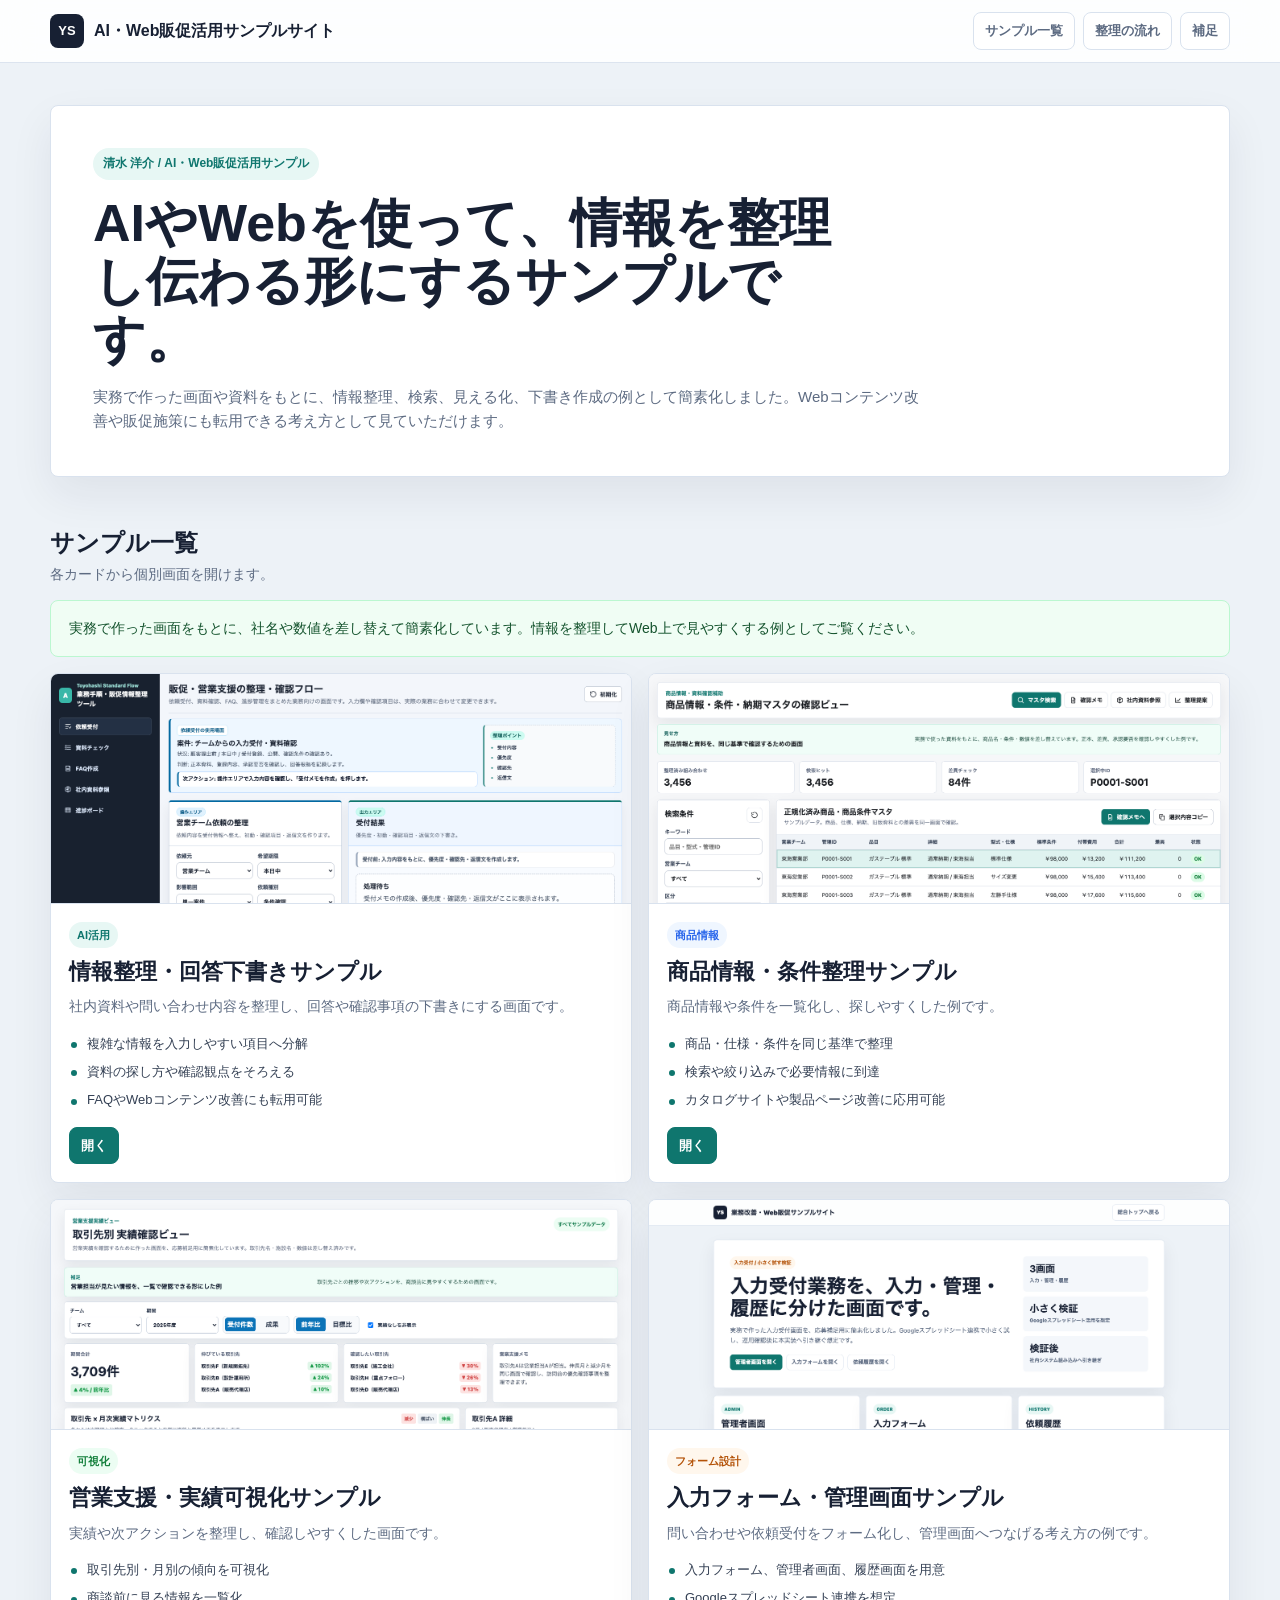
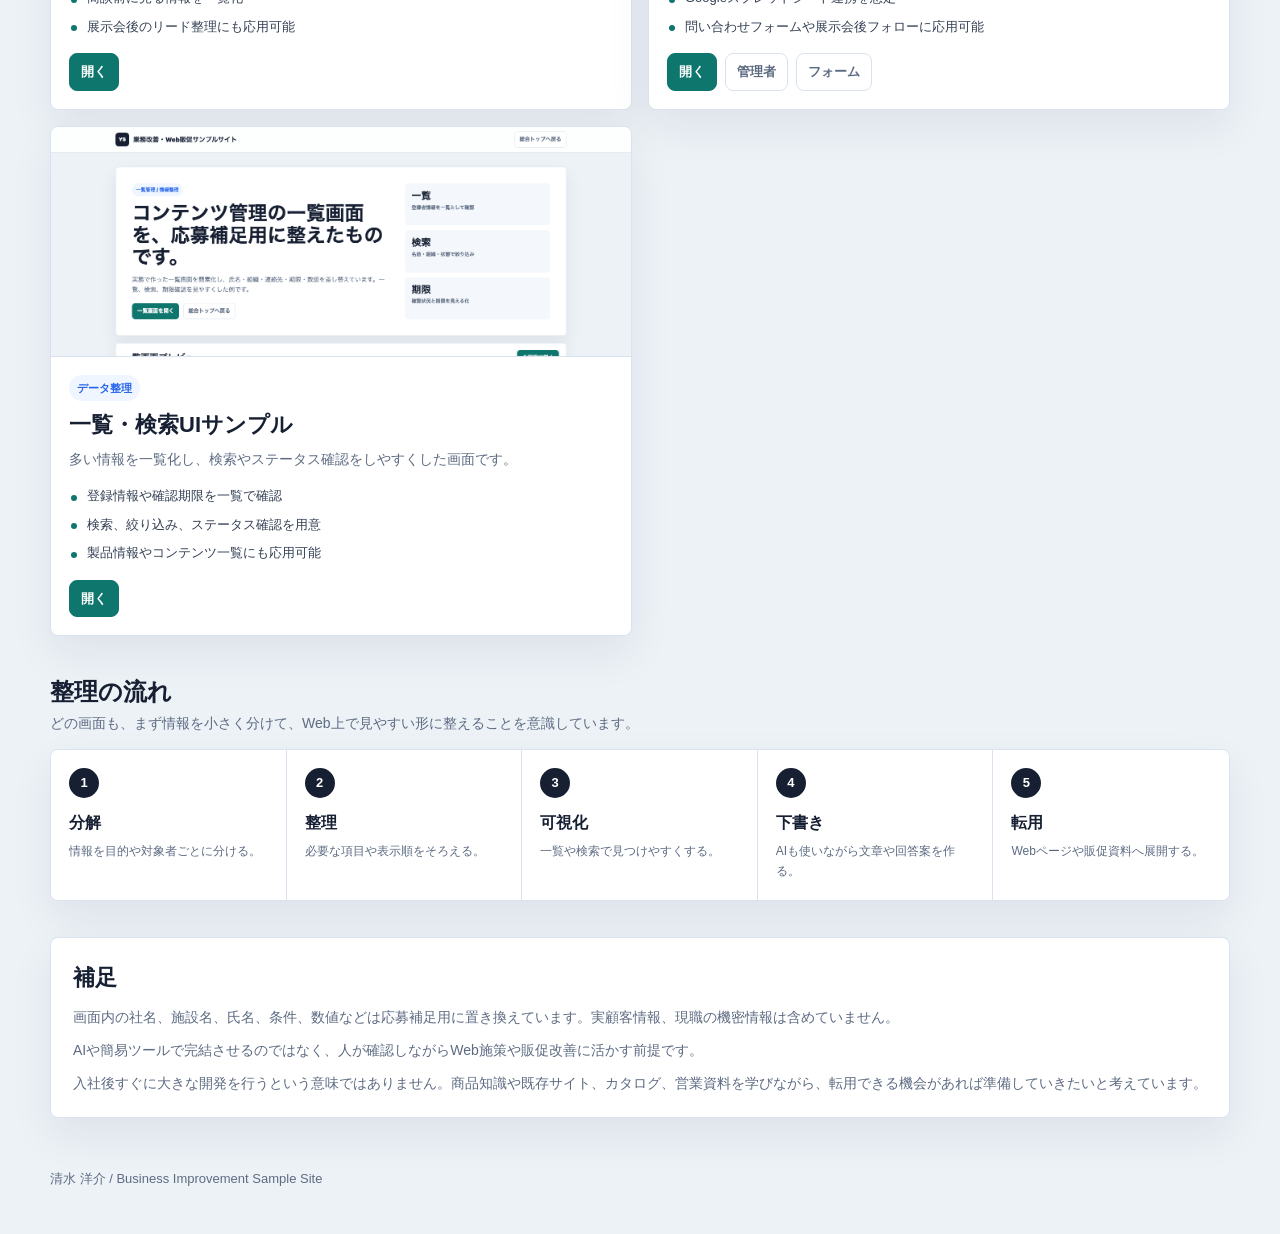
==== index.html @ 990860c7 "Add files via upload" ====
<!doctype html>
<html lang="ja">
  <head>
    <meta charset="UTF-8" />
    <meta name="viewport" content="width=device-width, initial-scale=1.0" />
    <title>AI・Web販促活用サンプルサイト | 清水 洋介</title>
    <style>
      * {
        box-sizing: border-box;
      }

      :root {
        --ink: #172033;
        --muted: #5d6b82;
        --line: #d9e2ee;
        --paper: #ffffff;
        --soft: #f4f7fb;
        --teal: #0f766e;
        --blue: #2563eb;
        --green: #15803d;
        --amber: #b45309;
      }

      html {
        scroll-behavior: smooth;
      }

      body {
        margin: 0;
        color: var(--ink);
        background: #edf2f7;
        font-family:
          -apple-system, BlinkMacSystemFont, "Segoe UI", "Hiragino Kaku Gothic ProN",
          "Yu Gothic", Meiryo, sans-serif;
        line-height: 1.65;
      }

      a {
        color: inherit;
      }

      .shell {
        width: min(1180px, calc(100% - 32px));
        margin: 0 auto;
      }

      header {
        position: sticky;
        top: 0;
        z-index: 20;
        border-bottom: 1px solid rgba(217, 226, 238, 0.9);
        background: rgba(255, 255, 255, 0.88);
        backdrop-filter: blur(16px);
      }

      .nav {
        display: flex;
        min-height: 62px;
        align-items: center;
        justify-content: space-between;
        gap: 20px;
      }

      .brand {
        display: flex;
        align-items: center;
        gap: 10px;
        font-weight: 900;
      }

      .brand-mark {
        display: grid;
        width: 34px;
        height: 34px;
        place-items: center;
        border-radius: 8px;
        background: var(--ink);
        color: #fff;
        font-size: 13px;
      }

      .nav-links {
        display: flex;
        flex-wrap: wrap;
        gap: 8px;
        justify-content: flex-end;
      }

      .nav-links a,
      .button {
        display: inline-flex;
        align-items: center;
        min-height: 36px;
        padding: 7px 11px;
        border: 1px solid var(--line);
        border-radius: 8px;
        background: #fff;
        color: var(--muted);
        font-size: 13px;
        font-weight: 800;
        text-decoration: none;
      }

      .button.primary {
        border-color: var(--teal);
        background: var(--teal);
        color: #fff;
      }

      .hero {
        padding: 42px 0 28px;
      }

      .hero-grid {
        display: grid;
        grid-template-columns: minmax(0, 1fr);
      }

      .hero-main,
      .card,
      .note,
      .summary {
        border: 1px solid var(--line);
        border-radius: 8px;
        background: var(--paper);
        box-shadow: 0 18px 44px rgba(23, 32, 51, 0.07);
      }

      .hero-main {
        min-width: 0;
        padding: clamp(24px, 4vw, 42px);
      }

      .eyebrow {
        display: inline-flex;
        margin-bottom: 14px;
        padding: 6px 10px;
        border-radius: 999px;
        background: #e7f7f4;
        color: var(--teal);
        font-size: 12px;
        font-weight: 900;
      }

      h1,
      h2,
      h3,
      p {
        margin: 0;
      }

      h1 {
        max-width: 780px;
        font-size: clamp(30px, 5vw, 52px);
        line-height: 1.12;
        letter-spacing: 0;
        overflow-wrap: anywhere;
      }

      .lead {
        max-width: 840px;
        margin-top: 16px;
        color: var(--muted);
        font-size: 15px;
      }

      section {
        padding: 18px 0;
      }

      .section-head {
        display: flex;
        align-items: end;
        justify-content: space-between;
        gap: 18px;
        margin-bottom: 14px;
      }

      .section-head h2 {
        font-size: 24px;
      }

      .section-head p {
        max-width: 680px;
        color: var(--muted);
        font-size: 14px;
      }

      .grid {
        display: grid;
        grid-template-columns: repeat(2, minmax(0, 1fr));
        gap: 16px;
      }

      .card {
        overflow: hidden;
      }

      .preview {
        height: 230px;
        overflow: hidden;
        border-bottom: 1px solid var(--line);
        background: #eef3f8;
      }

      .preview img {
        display: block;
        width: 100%;
        height: 100%;
        object-fit: cover;
        object-position: left top;
      }

      .card-body {
        padding: 18px;
      }

      .card-top {
        display: flex;
        align-items: flex-start;
        justify-content: space-between;
        gap: 12px;
      }

      .tag {
        display: inline-flex;
        padding: 4px 8px;
        border-radius: 999px;
        background: #eff6ff;
        color: var(--blue);
        font-size: 11px;
        font-weight: 900;
      }

      .tag.green {
        background: #ecfdf3;
        color: var(--green);
      }

      .tag.amber {
        background: #fff7ed;
        color: var(--amber);
      }

      .tag.teal {
        background: #e7f7f4;
        color: var(--teal);
      }

      .card h3 {
        margin-top: 10px;
        font-size: 22px;
        line-height: 1.25;
      }

      .card p {
        margin-top: 10px;
        color: var(--muted);
        font-size: 14px;
      }

      .points {
        display: grid;
        gap: 7px;
        margin: 14px 0 0;
        padding: 0;
        list-style: none;
      }

      .points li {
        position: relative;
        padding-left: 18px;
        color: #344054;
        font-size: 13px;
      }

      .points li::before {
        content: "";
        position: absolute;
        top: 0.72em;
        left: 2px;
        width: 6px;
        height: 6px;
        border-radius: 999px;
        background: var(--teal);
      }

      .card-actions {
        display: flex;
        flex-wrap: wrap;
        gap: 8px;
        margin-top: 16px;
      }

      .summary {
        display: grid;
        grid-template-columns: repeat(5, minmax(0, 1fr));
        gap: 0;
        overflow: hidden;
      }

      .step {
        min-height: 128px;
        padding: 18px;
        border-right: 1px solid var(--line);
        background: #fff;
      }

      .step:last-child {
        border-right: 0;
      }

      .step span {
        display: grid;
        width: 30px;
        height: 30px;
        place-items: center;
        border-radius: 999px;
        background: var(--ink);
        color: #fff;
        font-size: 13px;
        font-weight: 900;
      }

      .step strong {
        display: block;
        margin-top: 12px;
        font-size: 16px;
      }

      .step p {
        margin-top: 6px;
        color: var(--muted);
        font-size: 12px;
      }

      .note {
        padding: 22px;
      }

      .note h2 {
        font-size: 22px;
      }

      .note p {
        margin-top: 10px;
        color: var(--muted);
        font-size: 14px;
      }

      .source-note {
        margin: 0 0 16px;
        padding: 16px 18px;
        border: 1px solid #bbf7d0;
        border-radius: 8px;
        background: #f0fdf4;
        color: #14532d;
        font-size: 14px;
      }

      footer {
        padding: 32px 0 44px;
        color: var(--muted);
        font-size: 13px;
      }

      @media (max-width: 900px) {
        .hero-grid,
        .grid,
        .summary {
          grid-template-columns: 1fr;
        }

        .step {
          border-right: 0;
          border-bottom: 1px solid var(--line);
        }

        .step:last-child {
          border-bottom: 0;
        }
      }

      @media (max-width: 680px) {
        .nav {
          align-items: flex-start;
          flex-direction: column;
          padding: 12px 0;
        }

        .nav-links {
          justify-content: flex-start;
        }

        .preview {
          height: 190px;
        }

        h1 {
          font-size: 28px;
          word-break: break-all;
        }
      }
    </style>
  </head>
  <body>
    <header>
      <div class="shell nav">
        <div class="brand">
          <span class="brand-mark">YS</span>
          <span>AI・Web販促活用サンプルサイト</span>
        </div>
        <nav class="nav-links" aria-label="サンプル一覧">
          <a href="#demos">サンプル一覧</a>
          <a href="#flow">整理の流れ</a>
          <a href="#notes">補足</a>
        </nav>
      </div>
    </header>

    <main>
      <section class="hero">
        <div class="shell hero-grid">
          <div class="hero-main">
            <span class="eyebrow">清水 洋介 / AI・Web販促活用サンプル</span>
            <h1>AIやWebを使って、情報を整理し伝わる形にするサンプルです。</h1>
            <p class="lead">
              実務で作った画面や資料をもとに、情報整理、検索、見える化、下書き作成の例として簡素化しました。Webコンテンツ改善や販促施策にも転用できる考え方として見ていただけます。
            </p>
          </div>
        </div>
      </section>

      <section id="demos">
        <div class="shell">
          <div class="section-head">
            <div>
              <h2>サンプル一覧</h2>
              <p>各カードから個別画面を開けます。</p>
            </div>
          </div>
          <p class="source-note">
            実務で作った画面をもとに、社名や数値を差し替えて簡素化しています。情報を整理してWeb上で見やすくする例としてご覧ください。
          </p>

          <div class="grid">
            <article class="card">
              <div class="preview">
                <img src="demos/admin_standardization/screenshot-desktop.png" alt="情報整理・回答下書きサンプルの画面" />
              </div>
              <div class="card-body">
                <div class="card-top"><span class="tag teal">AI活用</span></div>
                <h3>情報整理・回答下書きサンプル</h3>
                <p>社内資料や問い合わせ内容を整理し、回答や確認事項の下書きにする画面です。</p>
                <ul class="points">
                  <li>複雑な情報を入力しやすい項目へ分解</li>
                  <li>資料の探し方や確認観点をそろえる</li>
                  <li>FAQやWebコンテンツ改善にも転用可能</li>
                </ul>
                <div class="card-actions">
                  <a class="button primary" href="demos/admin_standardization/">開く</a>
                </div>
              </div>
            </article>

            <article class="card">
              <div class="preview">
                <img src="demos/price_check/screenshot-desktop.png" alt="商品情報・資料確認サンプルの画面" />
              </div>
              <div class="card-body">
                <div class="card-top"><span class="tag">商品情報</span></div>
                <h3>商品情報・条件整理サンプル</h3>
                <p>商品情報や条件を一覧化し、探しやすくした例です。</p>
                <ul class="points">
                  <li>商品・仕様・条件を同じ基準で整理</li>
                  <li>検索や絞り込みで必要情報に到達</li>
                  <li>カタログサイトや製品ページ改善に応用可能</li>
                </ul>
                <div class="card-actions">
                  <a class="button primary" href="demos/price_check/">開く</a>
                </div>
              </div>
            </article>

            <article class="card">
              <div class="preview">
                <img src="demos/sales_support_dashboard/screenshot-desktop.png" alt="営業支援実績ビューの画面" />
              </div>
              <div class="card-body">
                <div class="card-top"><span class="tag green">可視化</span></div>
                <h3>営業支援・実績可視化サンプル</h3>
                <p>実績や次アクションを整理し、確認しやすくした画面です。</p>
                <ul class="points">
                  <li>取引先別・月別の傾向を可視化</li>
                  <li>商談前に見る情報を一覧化</li>
                  <li>展示会後のリード整理にも応用可能</li>
                </ul>
                <div class="card-actions">
                  <a class="button primary" href="demos/sales_support_dashboard/">開く</a>
                </div>
              </div>
            </article>

            <article class="card">
              <div class="preview">
                <img src="demos/order_system/screenshot-desktop.png" alt="入力受付システム電子化サンプルの入口画面" />
              </div>
              <div class="card-body">
                <div class="card-top"><span class="tag amber">フォーム設計</span></div>
                <h3>入力フォーム・管理画面サンプル</h3>
                <p>問い合わせや依頼受付をフォーム化し、管理画面へつなげる考え方の例です。</p>
                <ul class="points">
                  <li>入力フォーム、管理者画面、履歴画面を用意</li>
                  <li>Googleスプレッドシート連携を想定</li>
                  <li>問い合わせフォームや展示会後フォローに応用可能</li>
                </ul>
                <div class="card-actions">
                  <a class="button primary" href="demos/order_system/">開く</a>
                  <a class="button" href="demos/order_system/05_admin.html">管理者</a>
                  <a class="button" href="demos/order_system/04_index.html">フォーム</a>
                </div>
              </div>
            </article>

            <article class="card">
              <div class="preview">
                <img src="demos/foreign_staff_database/screenshot-desktop.png" alt="コンテンツ管理一覧サンプルの入口画面" />
              </div>
              <div class="card-body">
                <div class="card-top"><span class="tag">データ整理</span></div>
                <h3>一覧・検索UIサンプル</h3>
                <p>多い情報を一覧化し、検索やステータス確認をしやすくした画面です。</p>
                <ul class="points">
                  <li>登録情報や確認期限を一覧で確認</li>
                  <li>検索、絞り込み、ステータス確認を用意</li>
                  <li>製品情報やコンテンツ一覧にも応用可能</li>
                </ul>
                <div class="card-actions">
                  <a class="button primary" href="demos/foreign_staff_database/">開く</a>
                </div>
              </div>
            </article>
          </div>
        </div>
      </section>

      <section id="flow">
        <div class="shell">
          <div class="section-head">
            <div>
              <h2>整理の流れ</h2>
              <p>どの画面も、まず情報を小さく分けて、Web上で見やすい形に整えることを意識しています。</p>
            </div>
          </div>
          <div class="summary">
            <div class="step">
              <span>1</span>
              <strong>分解</strong>
              <p>情報を目的や対象者ごとに分ける。</p>
            </div>
            <div class="step">
              <span>2</span>
              <strong>整理</strong>
              <p>必要な項目や表示順をそろえる。</p>
            </div>
            <div class="step">
              <span>3</span>
              <strong>可視化</strong>
              <p>一覧や検索で見つけやすくする。</p>
            </div>
            <div class="step">
              <span>4</span>
              <strong>下書き</strong>
              <p>AIも使いながら文章や回答案を作る。</p>
            </div>
            <div class="step">
              <span>5</span>
              <strong>転用</strong>
              <p>Webページや販促資料へ展開する。</p>
            </div>
          </div>
        </div>
      </section>

      <section id="notes">
        <div class="shell">
          <div class="note">
            <h2>補足</h2>
            <p>
              画面内の社名、施設名、氏名、条件、数値などは応募補足用に置き換えています。実顧客情報、現職の機密情報は含めていません。
            </p>
            <p>
              AIや簡易ツールで完結させるのではなく、人が確認しながらWeb施策や販促改善に活かす前提です。
            </p>
            <p>
              入社後すぐに大きな開発を行うという意味ではありません。商品知識や既存サイト、カタログ、営業資料を学びながら、転用できる機会があれば準備していきたいと考えています。
            </p>
          </div>
        </div>
      </section>
    </main>

    <footer>
      <div class="shell">清水 洋介 / Business Improvement Sample Site</div>
    </footer>
  </body>
</html>
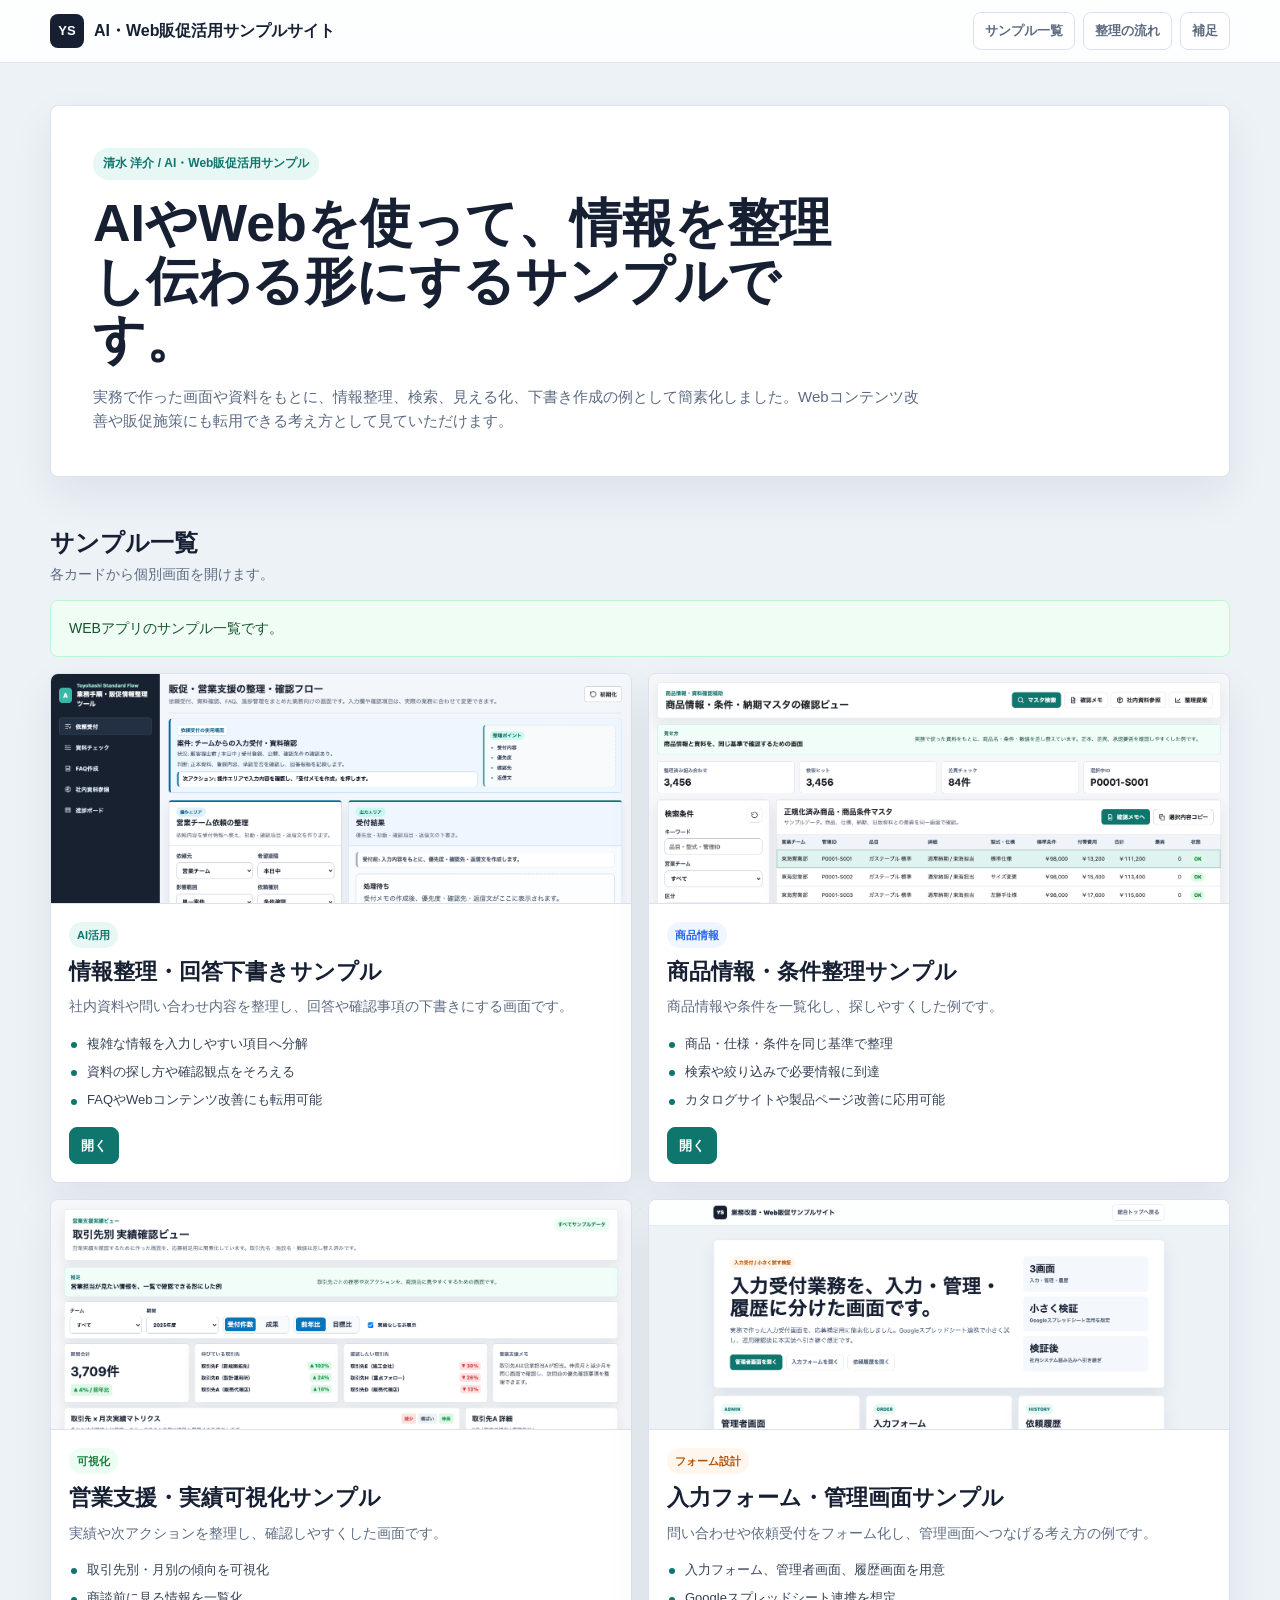
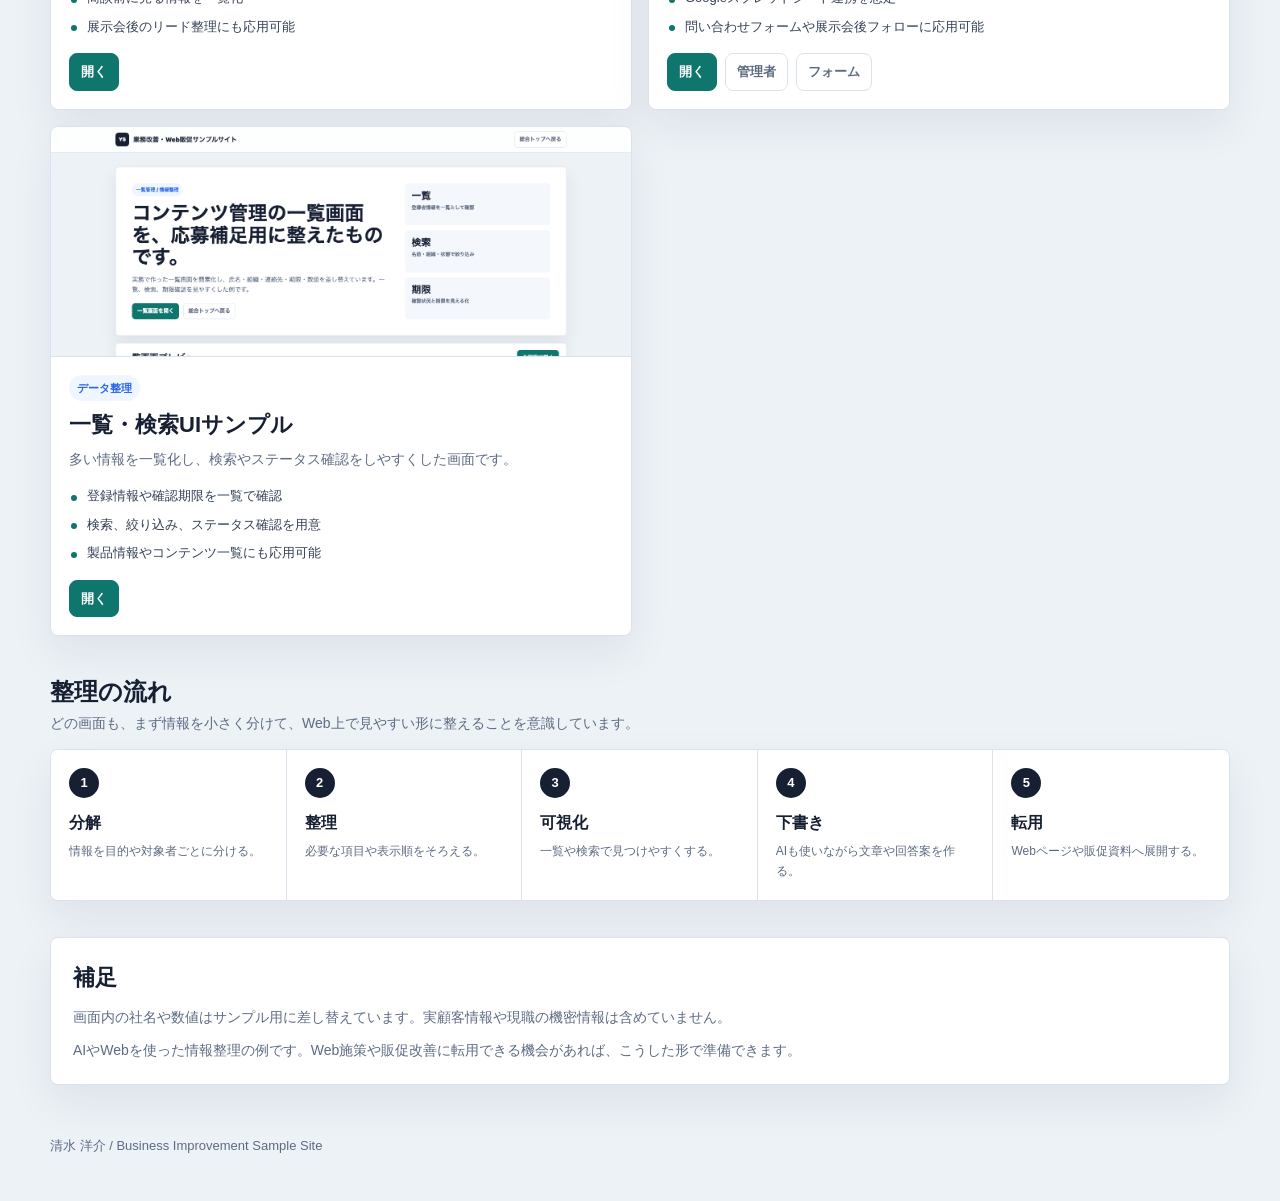
==== commit 78cd82da: "Add files via upload" ====
--- a/index.html
+++ b/index.html
@@ -440,7 +440,7 @@
             </div>
           </div>
           <p class="source-note">
-            実務で作った画面をもとに、社名や数値を差し替えて簡素化しています。情報を整理してWeb上で見やすくする例としてご覧ください。
+            WEBアプリのサンプル一覧です。
           </p>
 
           <div class="grid">
@@ -587,13 +587,10 @@
           <div class="note">
             <h2>補足</h2>
             <p>
-              画面内の社名、施設名、氏名、条件、数値などは応募補足用に置き換えています。実顧客情報、現職の機密情報は含めていません。
+              画面内の社名や数値はサンプル用に差し替えています。実顧客情報や現職の機密情報は含めていません。
             </p>
             <p>
-              AIや簡易ツールで完結させるのではなく、人が確認しながらWeb施策や販促改善に活かす前提です。
-            </p>
-            <p>
-              入社後すぐに大きな開発を行うという意味ではありません。商品知識や既存サイト、カタログ、営業資料を学びながら、転用できる機会があれば準備していきたいと考えています。
+              AIやWebを使った情報整理の例です。Web施策や販促改善に転用できる機会があれば、こうした形で準備できます。
             </p>
           </div>
         </div>
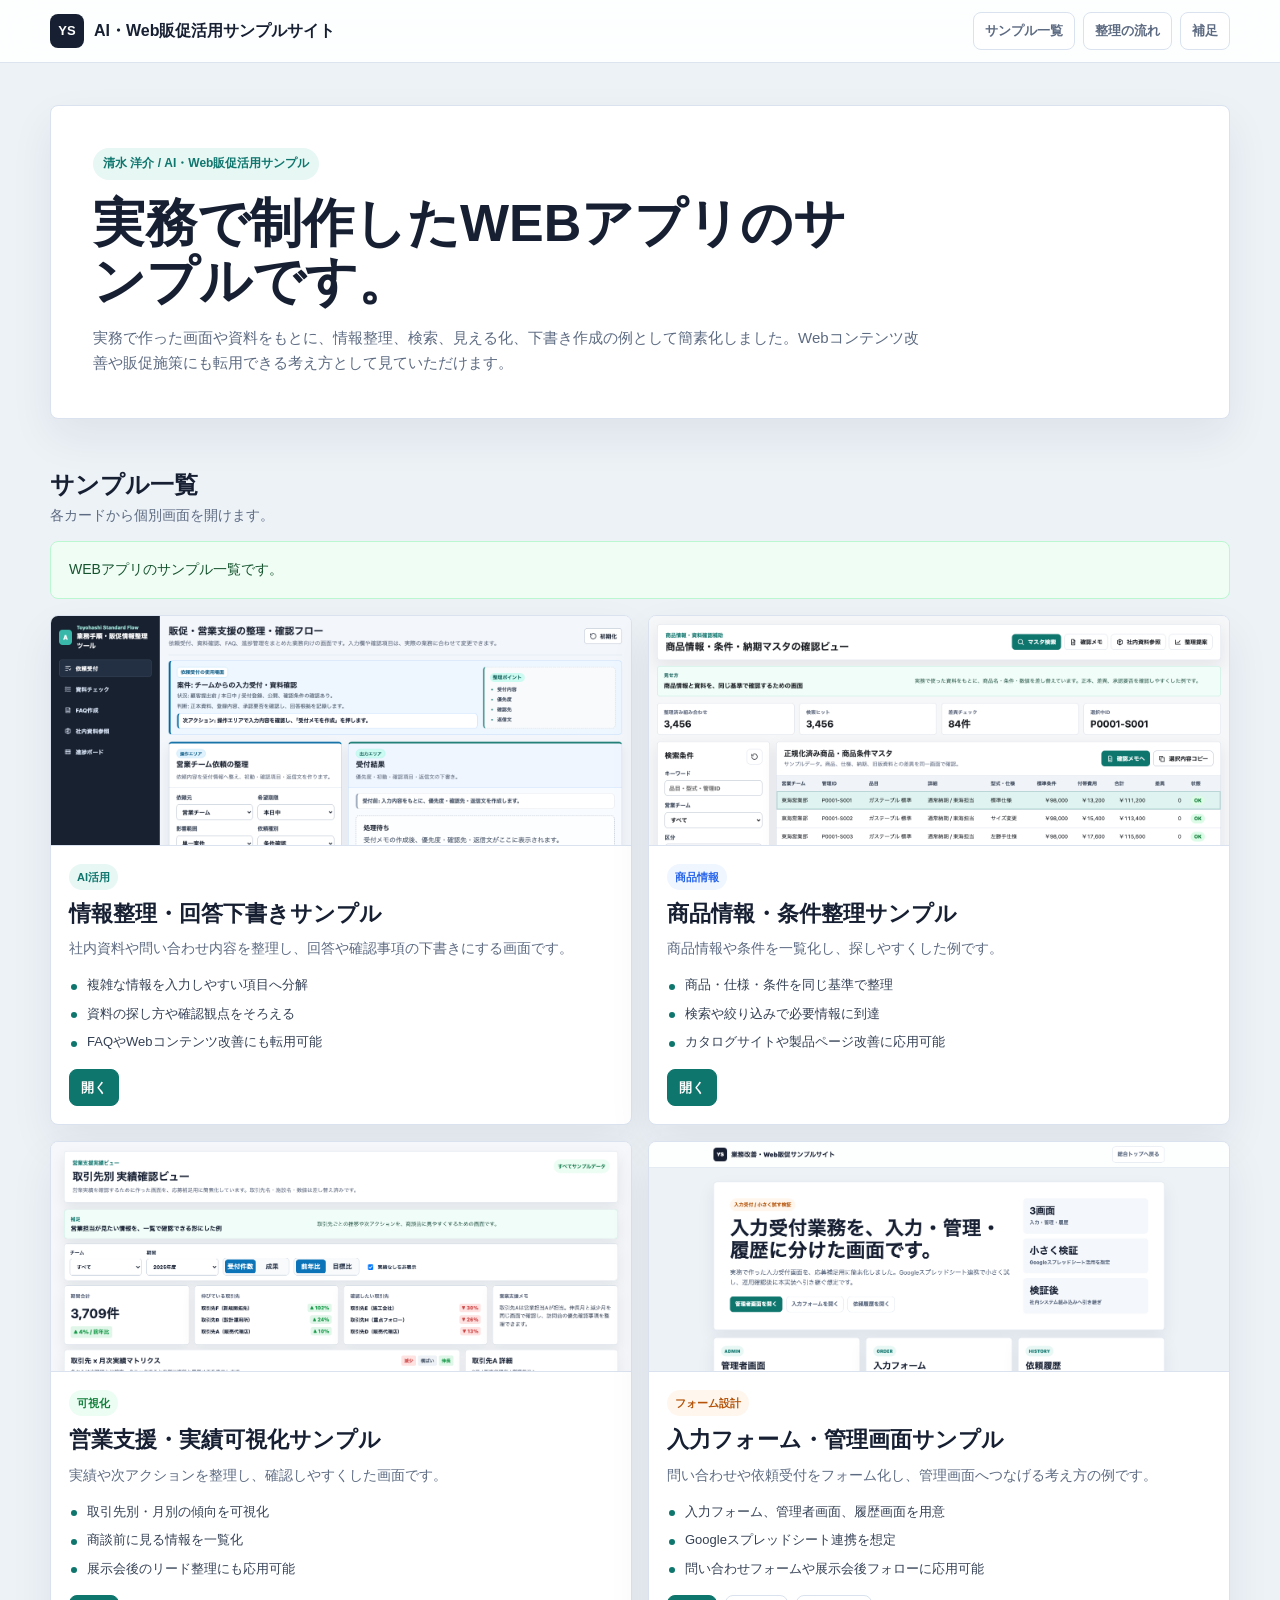
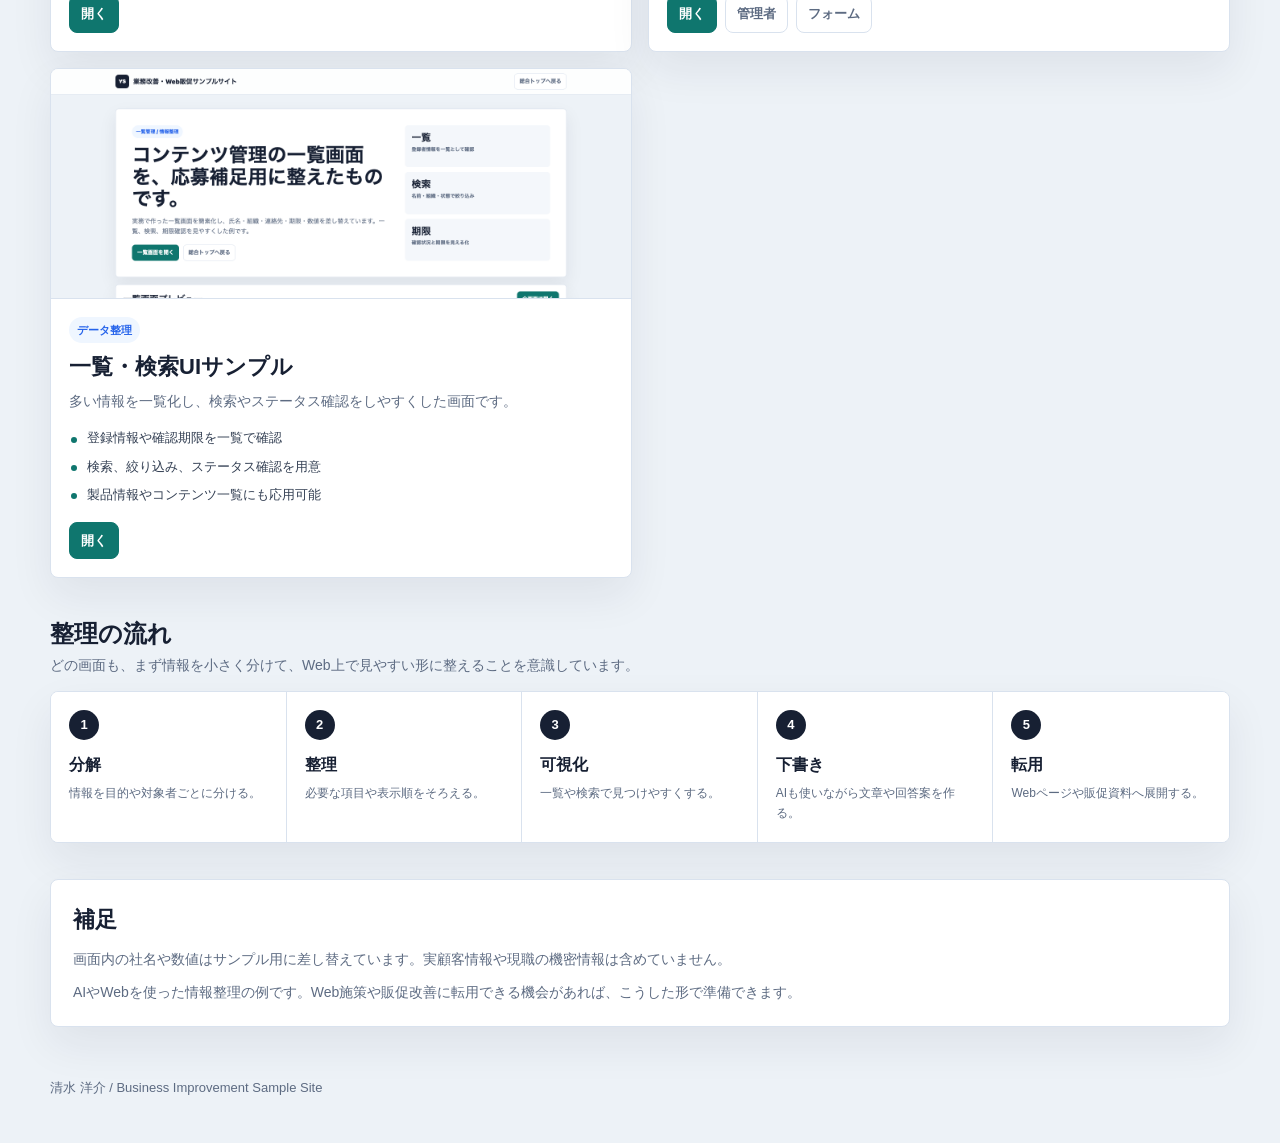
==== commit 476a7ddb: "Add files via upload" ====
--- a/index.html
+++ b/index.html
@@ -423,7 +423,7 @@
         <div class="shell hero-grid">
           <div class="hero-main">
             <span class="eyebrow">清水 洋介 / AI・Web販促活用サンプル</span>
-            <h1>AIやWebを使って、情報を整理し伝わる形にするサンプルです。</h1>
+            <h1>実務で制作したWEBアプリのサンプルです。</h1>
             <p class="lead">
               実務で作った画面や資料をもとに、情報整理、検索、見える化、下書き作成の例として簡素化しました。Webコンテンツ改善や販促施策にも転用できる考え方として見ていただけます。
             </p>
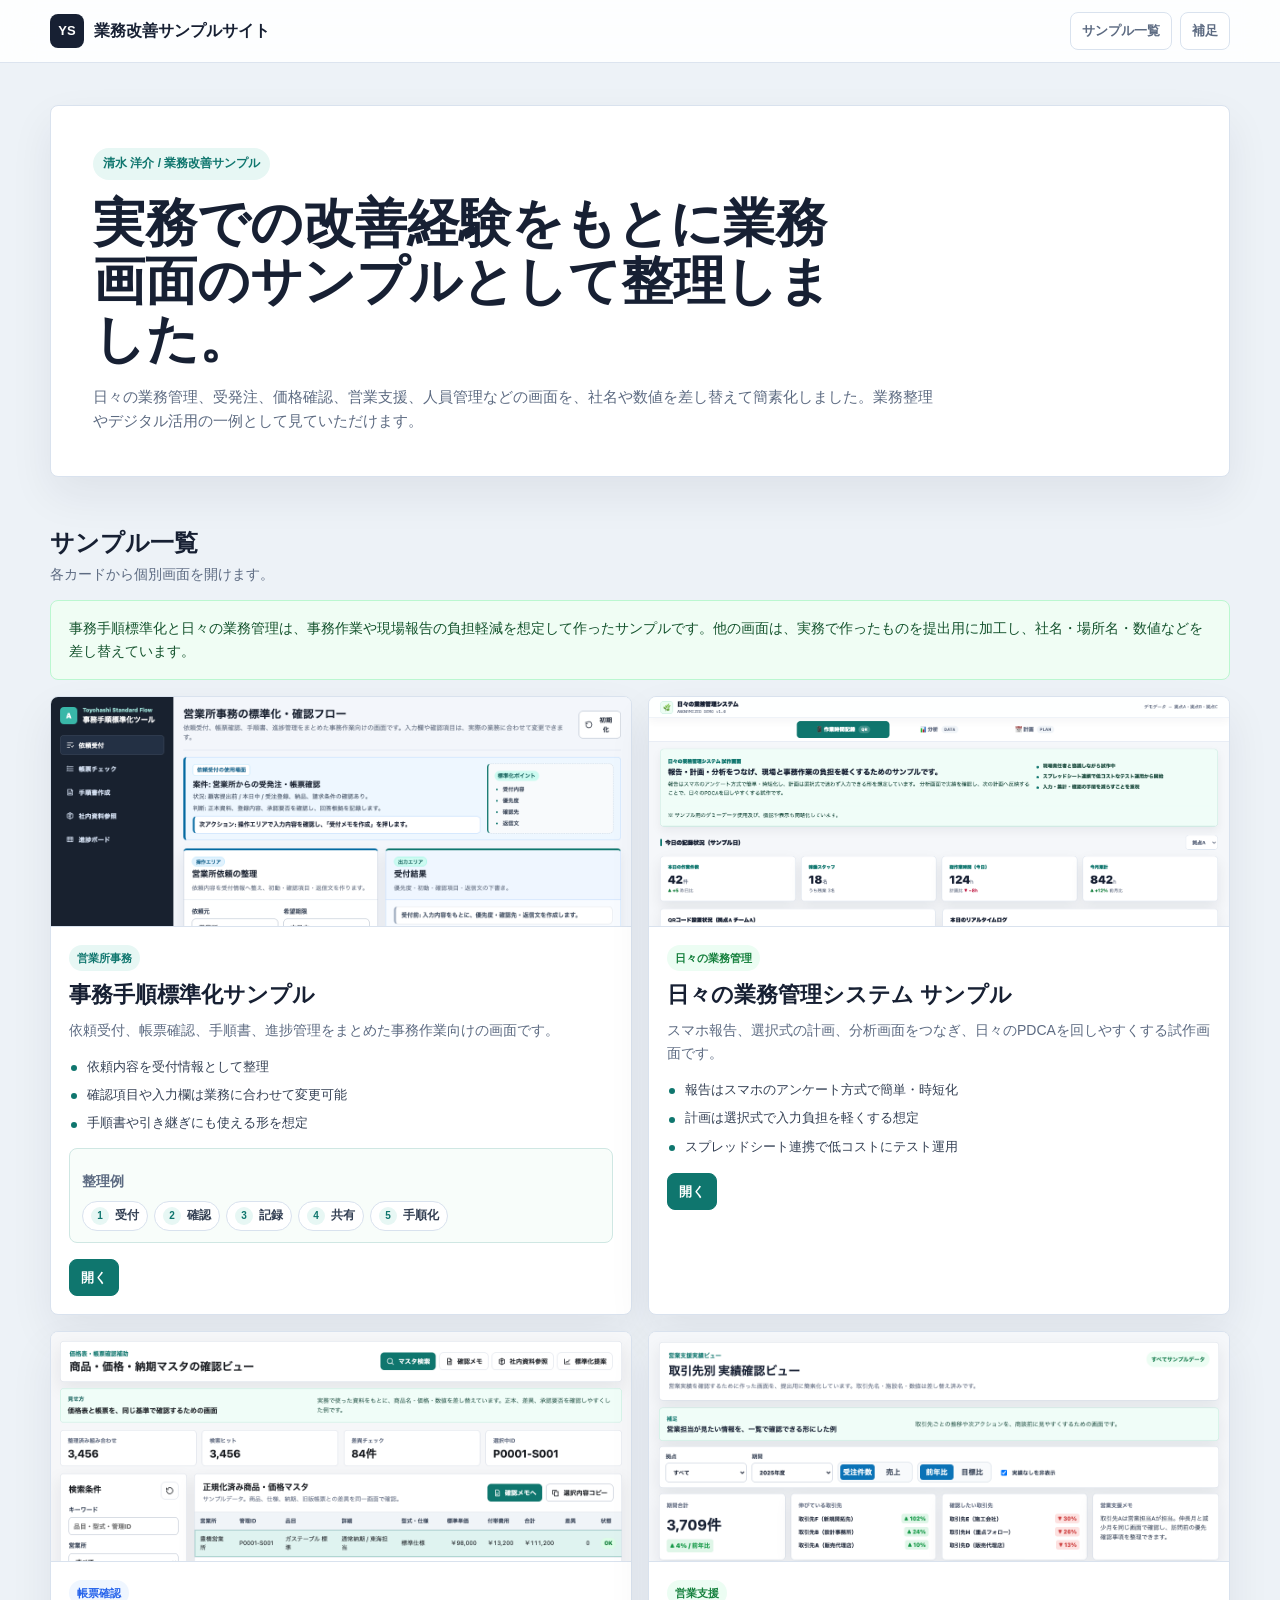
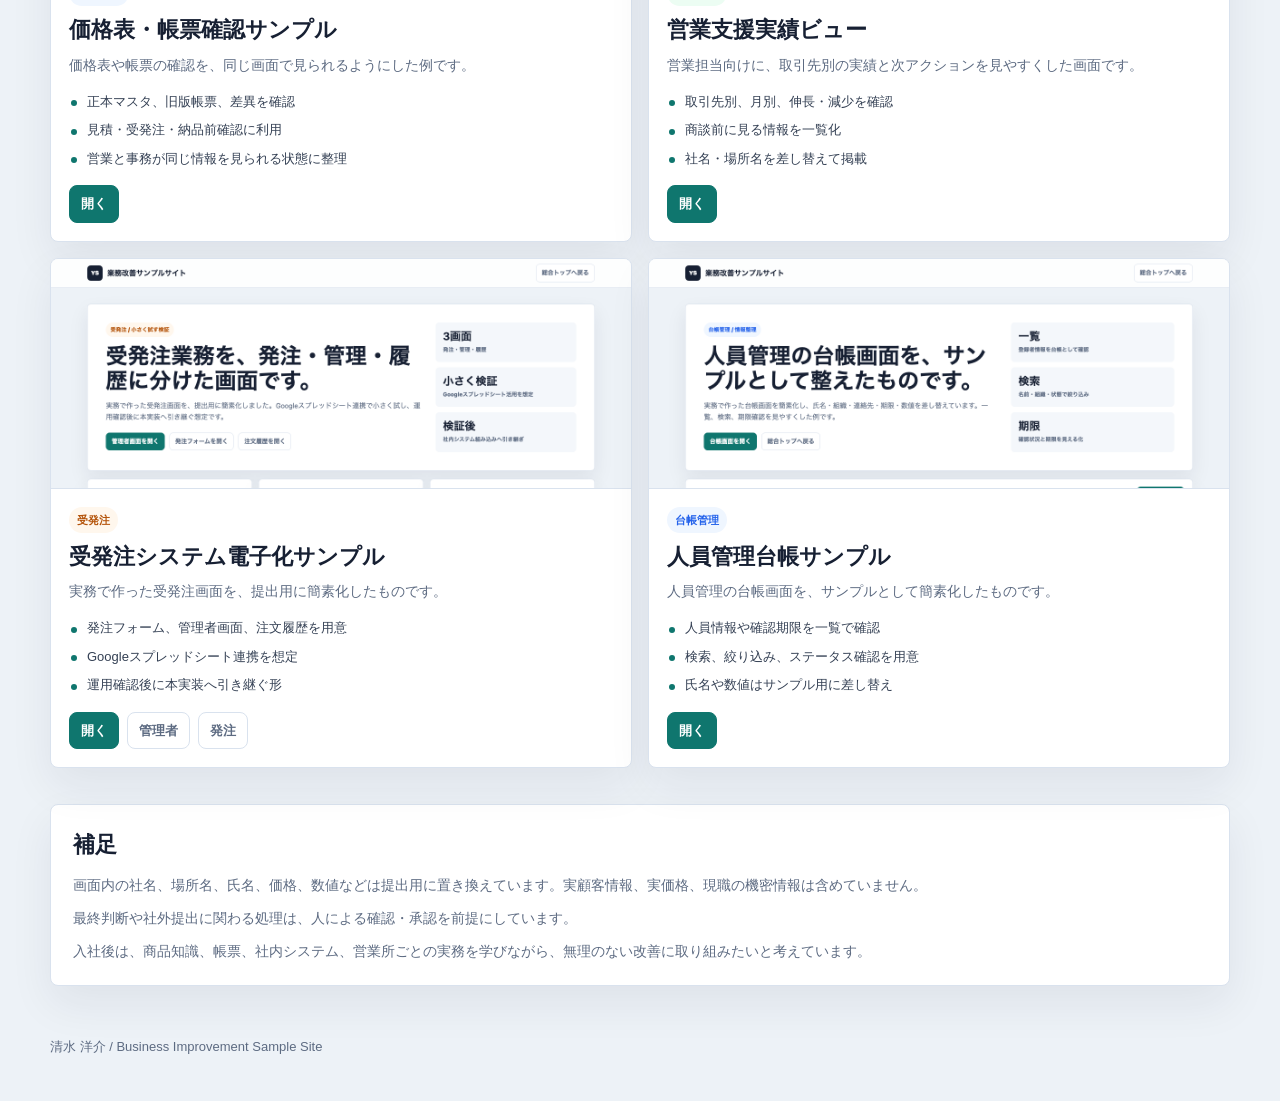
==== commit 6c7b6912: "Add files via upload" ====
--- a/index.html
+++ b/index.html
@@ -3,7 +3,7 @@
   <head>
     <meta charset="UTF-8" />
     <meta name="viewport" content="width=device-width, initial-scale=1.0" />
-    <title>AI・Web販促活用サンプルサイト | 清水 洋介</title>
+    <title>業務改善サンプルサイト | 清水 洋介</title>
     <style>
       * {
         box-sizing: border-box;
@@ -118,8 +118,7 @@
 
       .hero-main,
       .card,
-      .note,
-      .summary {
+      .note {
         border: 1px solid var(--line);
         border-radius: 8px;
         background: var(--paper);
@@ -292,46 +291,54 @@
         margin-top: 16px;
       }
 
-      .summary {
+      .mini-flow {
+        margin-top: 14px;
+        padding: 11px 12px;
+        border: 1px solid #cfe7e3;
+        border-radius: 8px;
+        background: #f8fdfa;
+      }
+
+      .mini-flow-title {
+        margin: 0 0 8px;
+        color: var(--teal);
+        font-size: 12px;
+        font-weight: 900;
+      }
+
+      .mini-flow-steps {
+        display: flex;
+        flex-wrap: wrap;
+        gap: 6px;
+        margin: 0;
+        padding: 0;
+        list-style: none;
+      }
+
+      .mini-flow-steps li {
+        display: inline-flex;
+        align-items: center;
+        gap: 6px;
+        min-height: 28px;
+        padding: 4px 8px;
+        border: 1px solid #d9e2ee;
+        border-radius: 999px;
+        background: #fff;
+        color: #344054;
+        font-size: 12px;
+        font-weight: 800;
+      }
+
+      .mini-flow-steps span {
         display: grid;
-        grid-template-columns: repeat(5, minmax(0, 1fr));
-        gap: 0;
-        overflow: hidden;
-      }
-
-      .step {
-        min-height: 128px;
-        padding: 18px;
-        border-right: 1px solid var(--line);
-        background: #fff;
-      }
-
-      .step:last-child {
-        border-right: 0;
-      }
-
-      .step span {
-        display: grid;
-        width: 30px;
-        height: 30px;
+        width: 18px;
+        height: 18px;
         place-items: center;
         border-radius: 999px;
-        background: var(--ink);
-        color: #fff;
-        font-size: 13px;
+        background: #e7f7f4;
+        color: var(--teal);
+        font-size: 10px;
         font-weight: 900;
-      }
-
-      .step strong {
-        display: block;
-        margin-top: 12px;
-        font-size: 16px;
-      }
-
-      .step p {
-        margin-top: 6px;
-        color: var(--muted);
-        font-size: 12px;
       }
 
       .note {
@@ -366,18 +373,8 @@
 
       @media (max-width: 900px) {
         .hero-grid,
-        .grid,
-        .summary {
+        .grid {
           grid-template-columns: 1fr;
-        }
-
-        .step {
-          border-right: 0;
-          border-bottom: 1px solid var(--line);
-        }
-
-        .step:last-child {
-          border-bottom: 0;
         }
       }
 
@@ -408,11 +405,10 @@
       <div class="shell nav">
         <div class="brand">
           <span class="brand-mark">YS</span>
-          <span>AI・Web販促活用サンプルサイト</span>
+          <span>業務改善サンプルサイト</span>
         </div>
         <nav class="nav-links" aria-label="サンプル一覧">
           <a href="#demos">サンプル一覧</a>
-          <a href="#flow">整理の流れ</a>
           <a href="#notes">補足</a>
         </nav>
       </div>
@@ -422,10 +418,10 @@
       <section class="hero">
         <div class="shell hero-grid">
           <div class="hero-main">
-            <span class="eyebrow">清水 洋介 / AI・Web販促活用サンプル</span>
-            <h1>実務で制作したWEBアプリのサンプルです。</h1>
+            <span class="eyebrow">清水 洋介 / 業務改善サンプル</span>
+            <h1>実務での改善経験をもとに業務画面のサンプルとして整理しました。</h1>
             <p class="lead">
-              実務で作った画面や資料をもとに、情報整理、検索、見える化、下書き作成の例として簡素化しました。Webコンテンツ改善や販促施策にも転用できる考え方として見ていただけます。
+              日々の業務管理、受発注、価格確認、営業支援、人員管理などの画面を、社名や数値を差し替えて簡素化しました。業務整理やデジタル活用の一例として見ていただけます。
             </p>
           </div>
         </div>
@@ -440,41 +436,70 @@
             </div>
           </div>
           <p class="source-note">
-            WEBアプリのサンプル一覧です。
+            事務手順標準化と日々の業務管理は、事務作業や現場報告の負担軽減を想定して作ったサンプルです。他の画面は、実務で作ったものを提出用に加工し、社名・場所名・数値などを差し替えています。
           </p>
 
           <div class="grid">
             <article class="card">
               <div class="preview">
-                <img src="demos/admin_standardization/screenshot-desktop.png" alt="情報整理・回答下書きサンプルの画面" />
+                <img src="demos/admin_standardization/screenshot-desktop.png" alt="事務手順標準化サンプルの画面" />
               </div>
               <div class="card-body">
-                <div class="card-top"><span class="tag teal">AI活用</span></div>
-                <h3>情報整理・回答下書きサンプル</h3>
-                <p>社内資料や問い合わせ内容を整理し、回答や確認事項の下書きにする画面です。</p>
+                <div class="card-top"><span class="tag teal">営業所事務</span></div>
+                <h3>事務手順標準化サンプル</h3>
+                <p>依頼受付、帳票確認、手順書、進捗管理をまとめた事務作業向けの画面です。</p>
                 <ul class="points">
-                  <li>複雑な情報を入力しやすい項目へ分解</li>
-                  <li>資料の探し方や確認観点をそろえる</li>
-                  <li>FAQやWebコンテンツ改善にも転用可能</li>
+                  <li>依頼内容を受付情報として整理</li>
+                  <li>確認項目や入力欄は業務に合わせて変更可能</li>
+                  <li>手順書や引き継ぎにも使える形を想定</li>
+                </ul>
+                <div class="mini-flow" aria-label="事務手順標準化の整理例">
+                  <p class="mini-flow-title">整理例</p>
+                  <ol class="mini-flow-steps">
+                    <li><span>1</span>受付</li>
+                    <li><span>2</span>確認</li>
+                    <li><span>3</span>記録</li>
+                    <li><span>4</span>共有</li>
+                    <li><span>5</span>手順化</li>
+                  </ol>
+                </div>
+                <div class="card-actions">
+                  <a class="button primary" href="demos/admin_standardization/">開く</a>
+                </div>
+              </div>
+            </article>
+
+            <article class="card">
+              <div class="preview">
+                <img src="demos/daily_operations_dashboard/screenshot-desktop.png" alt="日々の業務管理システムサンプルの画面" />
+              </div>
+              <div class="card-body">
+                <div class="card-top"><span class="tag green">日々の業務管理</span></div>
+                <h3>日々の業務管理システム サンプル</h3>
+                <p>スマホ報告、選択式の計画、分析画面をつなぎ、日々のPDCAを回しやすくする試作画面です。</p>
+                <ul class="points">
+                  <li>報告はスマホのアンケート方式で簡単・時短化</li>
+                  <li>計画は選択式で入力負担を軽くする想定</li>
+                  <li>スプレッドシート連携で低コストにテスト運用</li>
                 </ul>
                 <div class="card-actions">
-                  <a class="button primary" href="demos/admin_standardization/">開く</a>
+                  <a class="button primary" href="demos/daily_operations_dashboard/">開く</a>
                 </div>
               </div>
             </article>
 
             <article class="card">
               <div class="preview">
-                <img src="demos/price_check/screenshot-desktop.png" alt="商品情報・資料確認サンプルの画面" />
+                <img src="demos/price_check/screenshot-desktop.png" alt="価格表・帳票確認サンプルの画面" />
               </div>
               <div class="card-body">
-                <div class="card-top"><span class="tag">商品情報</span></div>
-                <h3>商品情報・条件整理サンプル</h3>
-                <p>商品情報や条件を一覧化し、探しやすくした例です。</p>
+                <div class="card-top"><span class="tag">帳票確認</span></div>
+                <h3>価格表・帳票確認サンプル</h3>
+                <p>価格表や帳票の確認を、同じ画面で見られるようにした例です。</p>
                 <ul class="points">
-                  <li>商品・仕様・条件を同じ基準で整理</li>
-                  <li>検索や絞り込みで必要情報に到達</li>
-                  <li>カタログサイトや製品ページ改善に応用可能</li>
+                  <li>正本マスタ、旧版帳票、差異を確認</li>
+                  <li>見積・受発注・納品前確認に利用</li>
+                  <li>営業と事務が同じ情報を見られる状態に整理</li>
                 </ul>
                 <div class="card-actions">
                   <a class="button primary" href="demos/price_check/">開く</a>
@@ -487,13 +512,13 @@
                 <img src="demos/sales_support_dashboard/screenshot-desktop.png" alt="営業支援実績ビューの画面" />
               </div>
               <div class="card-body">
-                <div class="card-top"><span class="tag green">可視化</span></div>
-                <h3>営業支援・実績可視化サンプル</h3>
-                <p>実績や次アクションを整理し、確認しやすくした画面です。</p>
+                <div class="card-top"><span class="tag green">営業支援</span></div>
+                <h3>営業支援実績ビュー</h3>
+                <p>営業担当向けに、取引先別の実績と次アクションを見やすくした画面です。</p>
                 <ul class="points">
-                  <li>取引先別・月別の傾向を可視化</li>
+                  <li>取引先別、月別、伸長・減少を確認</li>
                   <li>商談前に見る情報を一覧化</li>
-                  <li>展示会後のリード整理にも応用可能</li>
+                  <li>社名・場所名を差し替えて掲載</li>
                 </ul>
                 <div class="card-actions">
                   <a class="button primary" href="demos/sales_support_dashboard/">開く</a>
@@ -503,81 +528,43 @@
 
             <article class="card">
               <div class="preview">
-                <img src="demos/order_system/screenshot-desktop.png" alt="入力受付システム電子化サンプルの入口画面" />
+                <img src="demos/order_system/screenshot-desktop.png" alt="受発注システム電子化サンプルの入口画面" />
               </div>
               <div class="card-body">
-                <div class="card-top"><span class="tag amber">フォーム設計</span></div>
-                <h3>入力フォーム・管理画面サンプル</h3>
-                <p>問い合わせや依頼受付をフォーム化し、管理画面へつなげる考え方の例です。</p>
+                <div class="card-top"><span class="tag amber">受発注</span></div>
+                <h3>受発注システム電子化サンプル</h3>
+                <p>実務で作った受発注画面を、提出用に簡素化したものです。</p>
                 <ul class="points">
-                  <li>入力フォーム、管理者画面、履歴画面を用意</li>
+                  <li>発注フォーム、管理者画面、注文履歴を用意</li>
                   <li>Googleスプレッドシート連携を想定</li>
-                  <li>問い合わせフォームや展示会後フォローに応用可能</li>
+                  <li>運用確認後に本実装へ引き継ぐ形</li>
                 </ul>
                 <div class="card-actions">
                   <a class="button primary" href="demos/order_system/">開く</a>
                   <a class="button" href="demos/order_system/05_admin.html">管理者</a>
-                  <a class="button" href="demos/order_system/04_index.html">フォーム</a>
+                  <a class="button" href="demos/order_system/04_index.html">発注</a>
                 </div>
               </div>
             </article>
 
             <article class="card">
               <div class="preview">
-                <img src="demos/foreign_staff_database/screenshot-desktop.png" alt="コンテンツ管理一覧サンプルの入口画面" />
+                <img src="demos/foreign_staff_database/screenshot-desktop.png" alt="人員管理台帳サンプルの入口画面" />
               </div>
               <div class="card-body">
-                <div class="card-top"><span class="tag">データ整理</span></div>
-                <h3>一覧・検索UIサンプル</h3>
-                <p>多い情報を一覧化し、検索やステータス確認をしやすくした画面です。</p>
+                <div class="card-top"><span class="tag">台帳管理</span></div>
+                <h3>人員管理台帳サンプル</h3>
+                <p>人員管理の台帳画面を、サンプルとして簡素化したものです。</p>
                 <ul class="points">
-                  <li>登録情報や確認期限を一覧で確認</li>
+                  <li>人員情報や確認期限を一覧で確認</li>
                   <li>検索、絞り込み、ステータス確認を用意</li>
-                  <li>製品情報やコンテンツ一覧にも応用可能</li>
+                  <li>氏名や数値はサンプル用に差し替え</li>
                 </ul>
                 <div class="card-actions">
                   <a class="button primary" href="demos/foreign_staff_database/">開く</a>
                 </div>
               </div>
             </article>
-          </div>
-        </div>
-      </section>
-
-      <section id="flow">
-        <div class="shell">
-          <div class="section-head">
-            <div>
-              <h2>整理の流れ</h2>
-              <p>どの画面も、まず情報を小さく分けて、Web上で見やすい形に整えることを意識しています。</p>
-            </div>
-          </div>
-          <div class="summary">
-            <div class="step">
-              <span>1</span>
-              <strong>分解</strong>
-              <p>情報を目的や対象者ごとに分ける。</p>
-            </div>
-            <div class="step">
-              <span>2</span>
-              <strong>整理</strong>
-              <p>必要な項目や表示順をそろえる。</p>
-            </div>
-            <div class="step">
-              <span>3</span>
-              <strong>可視化</strong>
-              <p>一覧や検索で見つけやすくする。</p>
-            </div>
-            <div class="step">
-              <span>4</span>
-              <strong>下書き</strong>
-              <p>AIも使いながら文章や回答案を作る。</p>
-            </div>
-            <div class="step">
-              <span>5</span>
-              <strong>転用</strong>
-              <p>Webページや販促資料へ展開する。</p>
-            </div>
           </div>
         </div>
       </section>
@@ -587,10 +574,13 @@
           <div class="note">
             <h2>補足</h2>
             <p>
-              画面内の社名や数値はサンプル用に差し替えています。実顧客情報や現職の機密情報は含めていません。
+              画面内の社名、場所名、氏名、価格、数値などは提出用に置き換えています。実顧客情報、実価格、現職の機密情報は含めていません。
             </p>
             <p>
-              AIやWebを使った情報整理の例です。Web施策や販促改善に転用できる機会があれば、こうした形で準備できます。
+              最終判断や社外提出に関わる処理は、人による確認・承認を前提にしています。
+            </p>
+            <p>
+              入社後は、商品知識、帳票、社内システム、営業所ごとの実務を学びながら、無理のない改善に取り組みたいと考えています。
             </p>
           </div>
         </div>
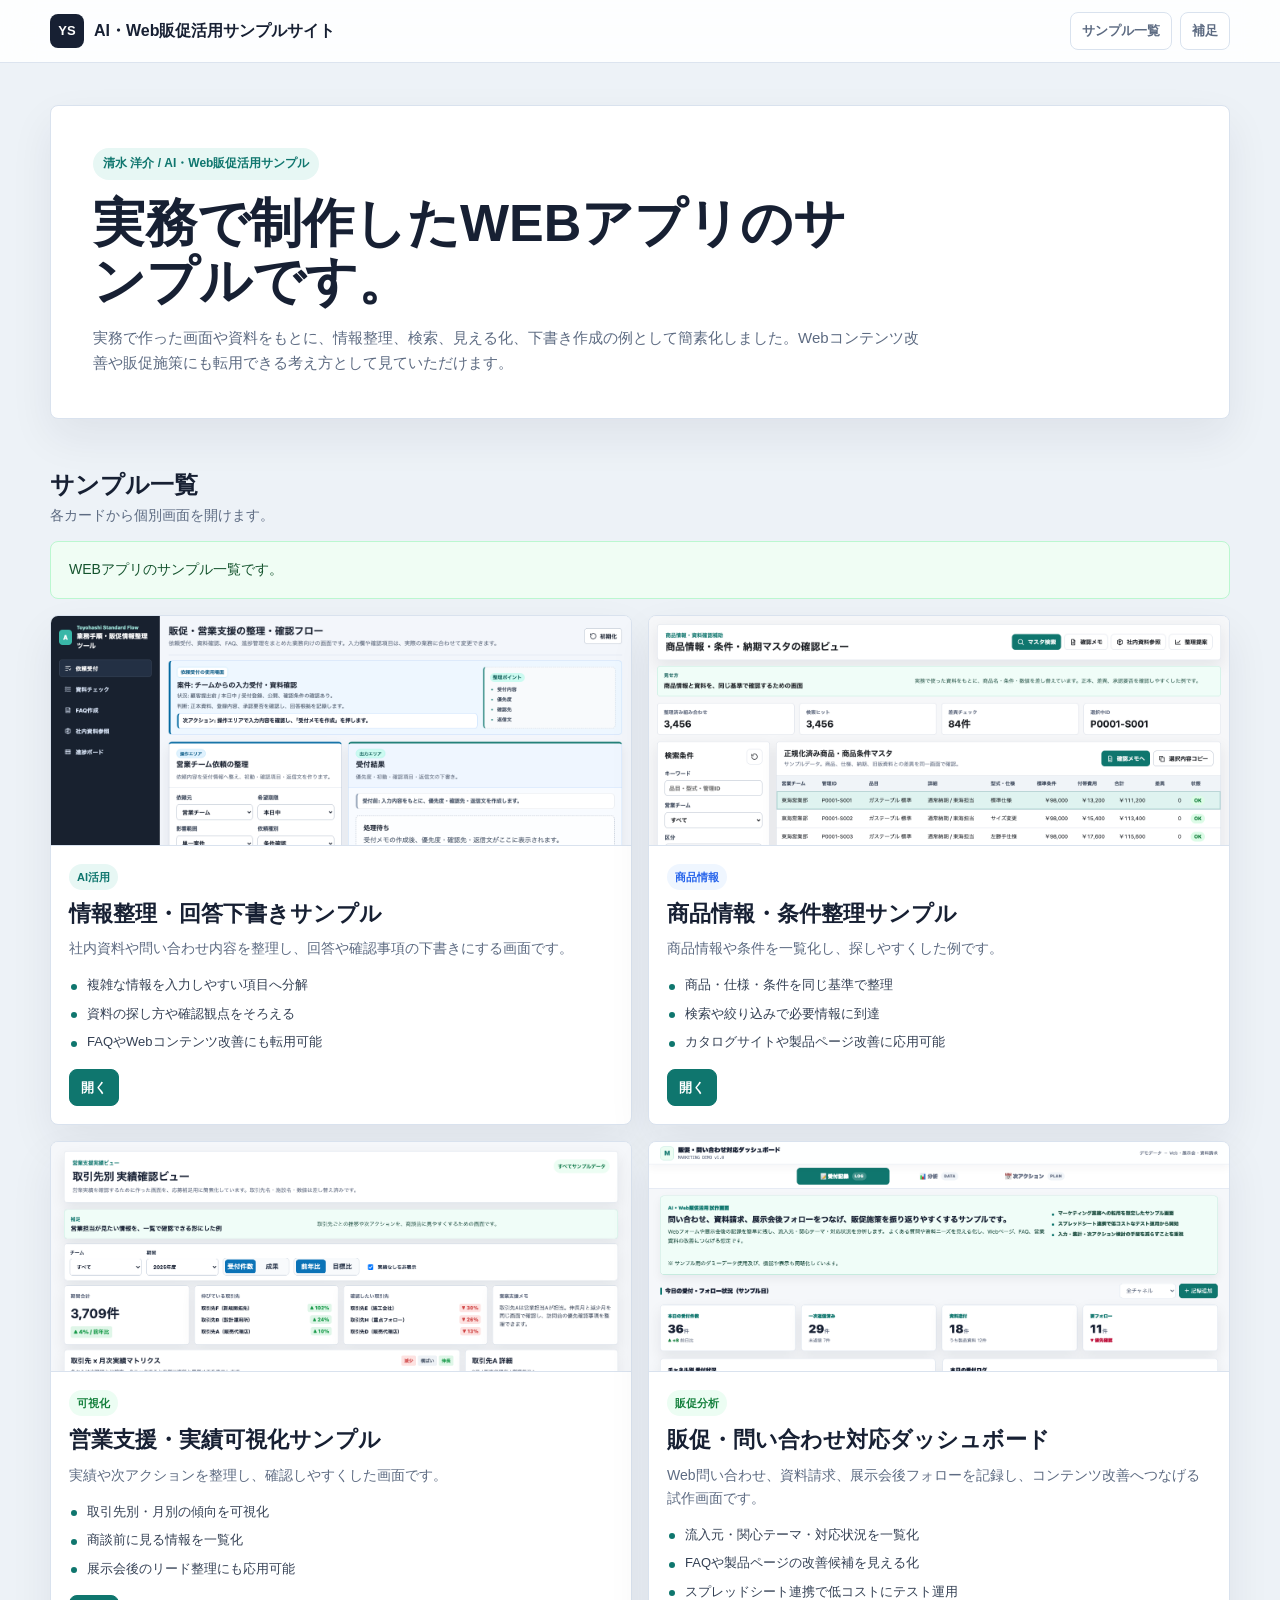
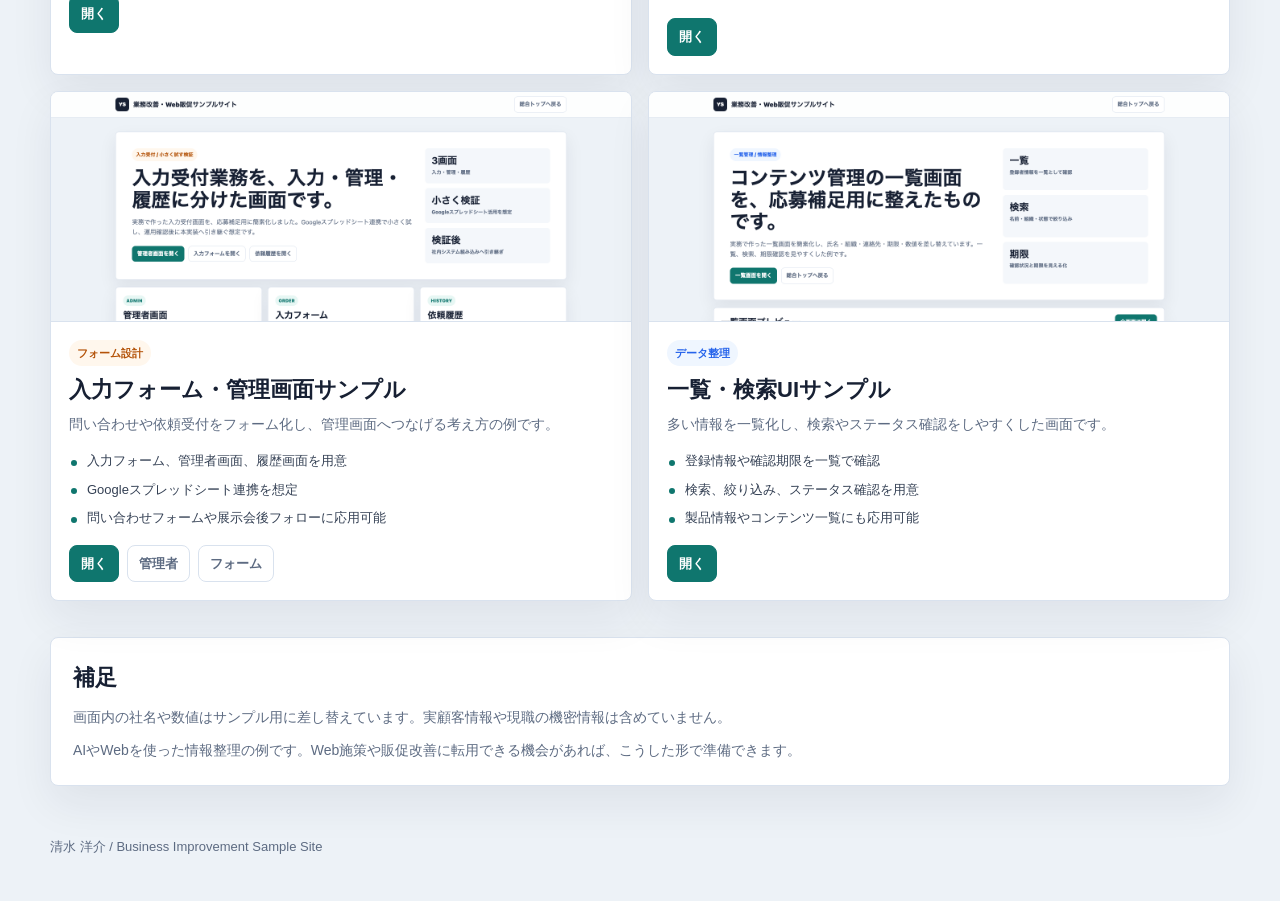
==== commit 9afa4c6e: "Add files via upload" ====
--- a/index.html
+++ b/index.html
@@ -3,7 +3,7 @@
   <head>
     <meta charset="UTF-8" />
     <meta name="viewport" content="width=device-width, initial-scale=1.0" />
-    <title>業務改善サンプルサイト | 清水 洋介</title>
+    <title>AI・Web販促活用サンプルサイト | 清水 洋介</title>
     <style>
       * {
         box-sizing: border-box;
@@ -291,56 +291,6 @@
         margin-top: 16px;
       }
 
-      .mini-flow {
-        margin-top: 14px;
-        padding: 11px 12px;
-        border: 1px solid #cfe7e3;
-        border-radius: 8px;
-        background: #f8fdfa;
-      }
-
-      .mini-flow-title {
-        margin: 0 0 8px;
-        color: var(--teal);
-        font-size: 12px;
-        font-weight: 900;
-      }
-
-      .mini-flow-steps {
-        display: flex;
-        flex-wrap: wrap;
-        gap: 6px;
-        margin: 0;
-        padding: 0;
-        list-style: none;
-      }
-
-      .mini-flow-steps li {
-        display: inline-flex;
-        align-items: center;
-        gap: 6px;
-        min-height: 28px;
-        padding: 4px 8px;
-        border: 1px solid #d9e2ee;
-        border-radius: 999px;
-        background: #fff;
-        color: #344054;
-        font-size: 12px;
-        font-weight: 800;
-      }
-
-      .mini-flow-steps span {
-        display: grid;
-        width: 18px;
-        height: 18px;
-        place-items: center;
-        border-radius: 999px;
-        background: #e7f7f4;
-        color: var(--teal);
-        font-size: 10px;
-        font-weight: 900;
-      }
-
       .note {
         padding: 22px;
       }
@@ -405,7 +355,7 @@
       <div class="shell nav">
         <div class="brand">
           <span class="brand-mark">YS</span>
-          <span>業務改善サンプルサイト</span>
+          <span>AI・Web販促活用サンプルサイト</span>
         </div>
         <nav class="nav-links" aria-label="サンプル一覧">
           <a href="#demos">サンプル一覧</a>
@@ -418,10 +368,10 @@
       <section class="hero">
         <div class="shell hero-grid">
           <div class="hero-main">
-            <span class="eyebrow">清水 洋介 / 業務改善サンプル</span>
-            <h1>実務での改善経験をもとに業務画面のサンプルとして整理しました。</h1>
+            <span class="eyebrow">清水 洋介 / AI・Web販促活用サンプル</span>
+            <h1>実務で制作したWEBアプリのサンプルです。</h1>
             <p class="lead">
-              日々の業務管理、受発注、価格確認、営業支援、人員管理などの画面を、社名や数値を差し替えて簡素化しました。業務整理やデジタル活用の一例として見ていただけます。
+              実務で作った画面や資料をもとに、情報整理、検索、見える化、下書き作成の例として簡素化しました。Webコンテンツ改善や販促施策にも転用できる考え方として見ていただけます。
             </p>
           </div>
         </div>
@@ -436,33 +386,23 @@
             </div>
           </div>
           <p class="source-note">
-            事務手順標準化と日々の業務管理は、事務作業や現場報告の負担軽減を想定して作ったサンプルです。他の画面は、実務で作ったものを提出用に加工し、社名・場所名・数値などを差し替えています。
+            WEBアプリのサンプル一覧です。
           </p>
 
           <div class="grid">
             <article class="card">
               <div class="preview">
-                <img src="demos/admin_standardization/screenshot-desktop.png" alt="事務手順標準化サンプルの画面" />
+                <img src="demos/admin_standardization/screenshot-desktop.png" alt="情報整理・回答下書きサンプルの画面" />
               </div>
               <div class="card-body">
-                <div class="card-top"><span class="tag teal">営業所事務</span></div>
-                <h3>事務手順標準化サンプル</h3>
-                <p>依頼受付、帳票確認、手順書、進捗管理をまとめた事務作業向けの画面です。</p>
+                <div class="card-top"><span class="tag teal">AI活用</span></div>
+                <h3>情報整理・回答下書きサンプル</h3>
+                <p>社内資料や問い合わせ内容を整理し、回答や確認事項の下書きにする画面です。</p>
                 <ul class="points">
-                  <li>依頼内容を受付情報として整理</li>
-                  <li>確認項目や入力欄は業務に合わせて変更可能</li>
-                  <li>手順書や引き継ぎにも使える形を想定</li>
+                  <li>複雑な情報を入力しやすい項目へ分解</li>
+                  <li>資料の探し方や確認観点をそろえる</li>
+                  <li>FAQやWebコンテンツ改善にも転用可能</li>
                 </ul>
-                <div class="mini-flow" aria-label="事務手順標準化の整理例">
-                  <p class="mini-flow-title">整理例</p>
-                  <ol class="mini-flow-steps">
-                    <li><span>1</span>受付</li>
-                    <li><span>2</span>確認</li>
-                    <li><span>3</span>記録</li>
-                    <li><span>4</span>共有</li>
-                    <li><span>5</span>手順化</li>
-                  </ol>
-                </div>
                 <div class="card-actions">
                   <a class="button primary" href="demos/admin_standardization/">開く</a>
                 </div>
@@ -471,35 +411,16 @@
 
             <article class="card">
               <div class="preview">
-                <img src="demos/daily_operations_dashboard/screenshot-desktop.png" alt="日々の業務管理システムサンプルの画面" />
+                <img src="demos/price_check/screenshot-desktop.png" alt="商品情報・資料確認サンプルの画面" />
               </div>
               <div class="card-body">
-                <div class="card-top"><span class="tag green">日々の業務管理</span></div>
-                <h3>日々の業務管理システム サンプル</h3>
-                <p>スマホ報告、選択式の計画、分析画面をつなぎ、日々のPDCAを回しやすくする試作画面です。</p>
+                <div class="card-top"><span class="tag">商品情報</span></div>
+                <h3>商品情報・条件整理サンプル</h3>
+                <p>商品情報や条件を一覧化し、探しやすくした例です。</p>
                 <ul class="points">
-                  <li>報告はスマホのアンケート方式で簡単・時短化</li>
-                  <li>計画は選択式で入力負担を軽くする想定</li>
-                  <li>スプレッドシート連携で低コストにテスト運用</li>
-                </ul>
-                <div class="card-actions">
-                  <a class="button primary" href="demos/daily_operations_dashboard/">開く</a>
-                </div>
-              </div>
-            </article>
-
-            <article class="card">
-              <div class="preview">
-                <img src="demos/price_check/screenshot-desktop.png" alt="価格表・帳票確認サンプルの画面" />
-              </div>
-              <div class="card-body">
-                <div class="card-top"><span class="tag">帳票確認</span></div>
-                <h3>価格表・帳票確認サンプル</h3>
-                <p>価格表や帳票の確認を、同じ画面で見られるようにした例です。</p>
-                <ul class="points">
-                  <li>正本マスタ、旧版帳票、差異を確認</li>
-                  <li>見積・受発注・納品前確認に利用</li>
-                  <li>営業と事務が同じ情報を見られる状態に整理</li>
+                  <li>商品・仕様・条件を同じ基準で整理</li>
+                  <li>検索や絞り込みで必要情報に到達</li>
+                  <li>カタログサイトや製品ページ改善に応用可能</li>
                 </ul>
                 <div class="card-actions">
                   <a class="button primary" href="demos/price_check/">開く</a>
@@ -512,13 +433,13 @@
                 <img src="demos/sales_support_dashboard/screenshot-desktop.png" alt="営業支援実績ビューの画面" />
               </div>
               <div class="card-body">
-                <div class="card-top"><span class="tag green">営業支援</span></div>
-                <h3>営業支援実績ビュー</h3>
-                <p>営業担当向けに、取引先別の実績と次アクションを見やすくした画面です。</p>
+                <div class="card-top"><span class="tag green">可視化</span></div>
+                <h3>営業支援・実績可視化サンプル</h3>
+                <p>実績や次アクションを整理し、確認しやすくした画面です。</p>
                 <ul class="points">
-                  <li>取引先別、月別、伸長・減少を確認</li>
+                  <li>取引先別・月別の傾向を可視化</li>
                   <li>商談前に見る情報を一覧化</li>
-                  <li>社名・場所名を差し替えて掲載</li>
+                  <li>展示会後のリード整理にも応用可能</li>
                 </ul>
                 <div class="card-actions">
                   <a class="button primary" href="demos/sales_support_dashboard/">開く</a>
@@ -528,37 +449,56 @@
 
             <article class="card">
               <div class="preview">
-                <img src="demos/order_system/screenshot-desktop.png" alt="受発注システム電子化サンプルの入口画面" />
+                <img src="demos/marketing_activity_dashboard/screenshot-desktop.png" alt="販促・問い合わせ対応ダッシュボードの画面" />
               </div>
               <div class="card-body">
-                <div class="card-top"><span class="tag amber">受発注</span></div>
-                <h3>受発注システム電子化サンプル</h3>
-                <p>実務で作った受発注画面を、提出用に簡素化したものです。</p>
+                <div class="card-top"><span class="tag green">販促分析</span></div>
+                <h3>販促・問い合わせ対応ダッシュボード</h3>
+                <p>Web問い合わせ、資料請求、展示会後フォローを記録し、コンテンツ改善へつなげる試作画面です。</p>
                 <ul class="points">
-                  <li>発注フォーム、管理者画面、注文履歴を用意</li>
+                  <li>流入元・関心テーマ・対応状況を一覧化</li>
+                  <li>FAQや製品ページの改善候補を見える化</li>
+                  <li>スプレッドシート連携で低コストにテスト運用</li>
+                </ul>
+                <div class="card-actions">
+                  <a class="button primary" href="demos/marketing_activity_dashboard/">開く</a>
+                </div>
+              </div>
+            </article>
+
+            <article class="card">
+              <div class="preview">
+                <img src="demos/order_system/screenshot-desktop.png" alt="入力受付システム電子化サンプルの入口画面" />
+              </div>
+              <div class="card-body">
+                <div class="card-top"><span class="tag amber">フォーム設計</span></div>
+                <h3>入力フォーム・管理画面サンプル</h3>
+                <p>問い合わせや依頼受付をフォーム化し、管理画面へつなげる考え方の例です。</p>
+                <ul class="points">
+                  <li>入力フォーム、管理者画面、履歴画面を用意</li>
                   <li>Googleスプレッドシート連携を想定</li>
-                  <li>運用確認後に本実装へ引き継ぐ形</li>
+                  <li>問い合わせフォームや展示会後フォローに応用可能</li>
                 </ul>
                 <div class="card-actions">
                   <a class="button primary" href="demos/order_system/">開く</a>
                   <a class="button" href="demos/order_system/05_admin.html">管理者</a>
-                  <a class="button" href="demos/order_system/04_index.html">発注</a>
+                  <a class="button" href="demos/order_system/04_index.html">フォーム</a>
                 </div>
               </div>
             </article>
 
             <article class="card">
               <div class="preview">
-                <img src="demos/foreign_staff_database/screenshot-desktop.png" alt="人員管理台帳サンプルの入口画面" />
+                <img src="demos/foreign_staff_database/screenshot-desktop.png" alt="コンテンツ管理一覧サンプルの入口画面" />
               </div>
               <div class="card-body">
-                <div class="card-top"><span class="tag">台帳管理</span></div>
-                <h3>人員管理台帳サンプル</h3>
-                <p>人員管理の台帳画面を、サンプルとして簡素化したものです。</p>
+                <div class="card-top"><span class="tag">データ整理</span></div>
+                <h3>一覧・検索UIサンプル</h3>
+                <p>多い情報を一覧化し、検索やステータス確認をしやすくした画面です。</p>
                 <ul class="points">
-                  <li>人員情報や確認期限を一覧で確認</li>
+                  <li>登録情報や確認期限を一覧で確認</li>
                   <li>検索、絞り込み、ステータス確認を用意</li>
-                  <li>氏名や数値はサンプル用に差し替え</li>
+                  <li>製品情報やコンテンツ一覧にも応用可能</li>
                 </ul>
                 <div class="card-actions">
                   <a class="button primary" href="demos/foreign_staff_database/">開く</a>
@@ -574,13 +514,10 @@
           <div class="note">
             <h2>補足</h2>
             <p>
-              画面内の社名、場所名、氏名、価格、数値などは提出用に置き換えています。実顧客情報、実価格、現職の機密情報は含めていません。
+              画面内の社名や数値はサンプル用に差し替えています。実顧客情報や現職の機密情報は含めていません。
             </p>
             <p>
-              最終判断や社外提出に関わる処理は、人による確認・承認を前提にしています。
-            </p>
-            <p>
-              入社後は、商品知識、帳票、社内システム、営業所ごとの実務を学びながら、無理のない改善に取り組みたいと考えています。
+              AIやWebを使った情報整理の例です。Web施策や販促改善に転用できる機会があれば、こうした形で準備できます。
             </p>
           </div>
         </div>
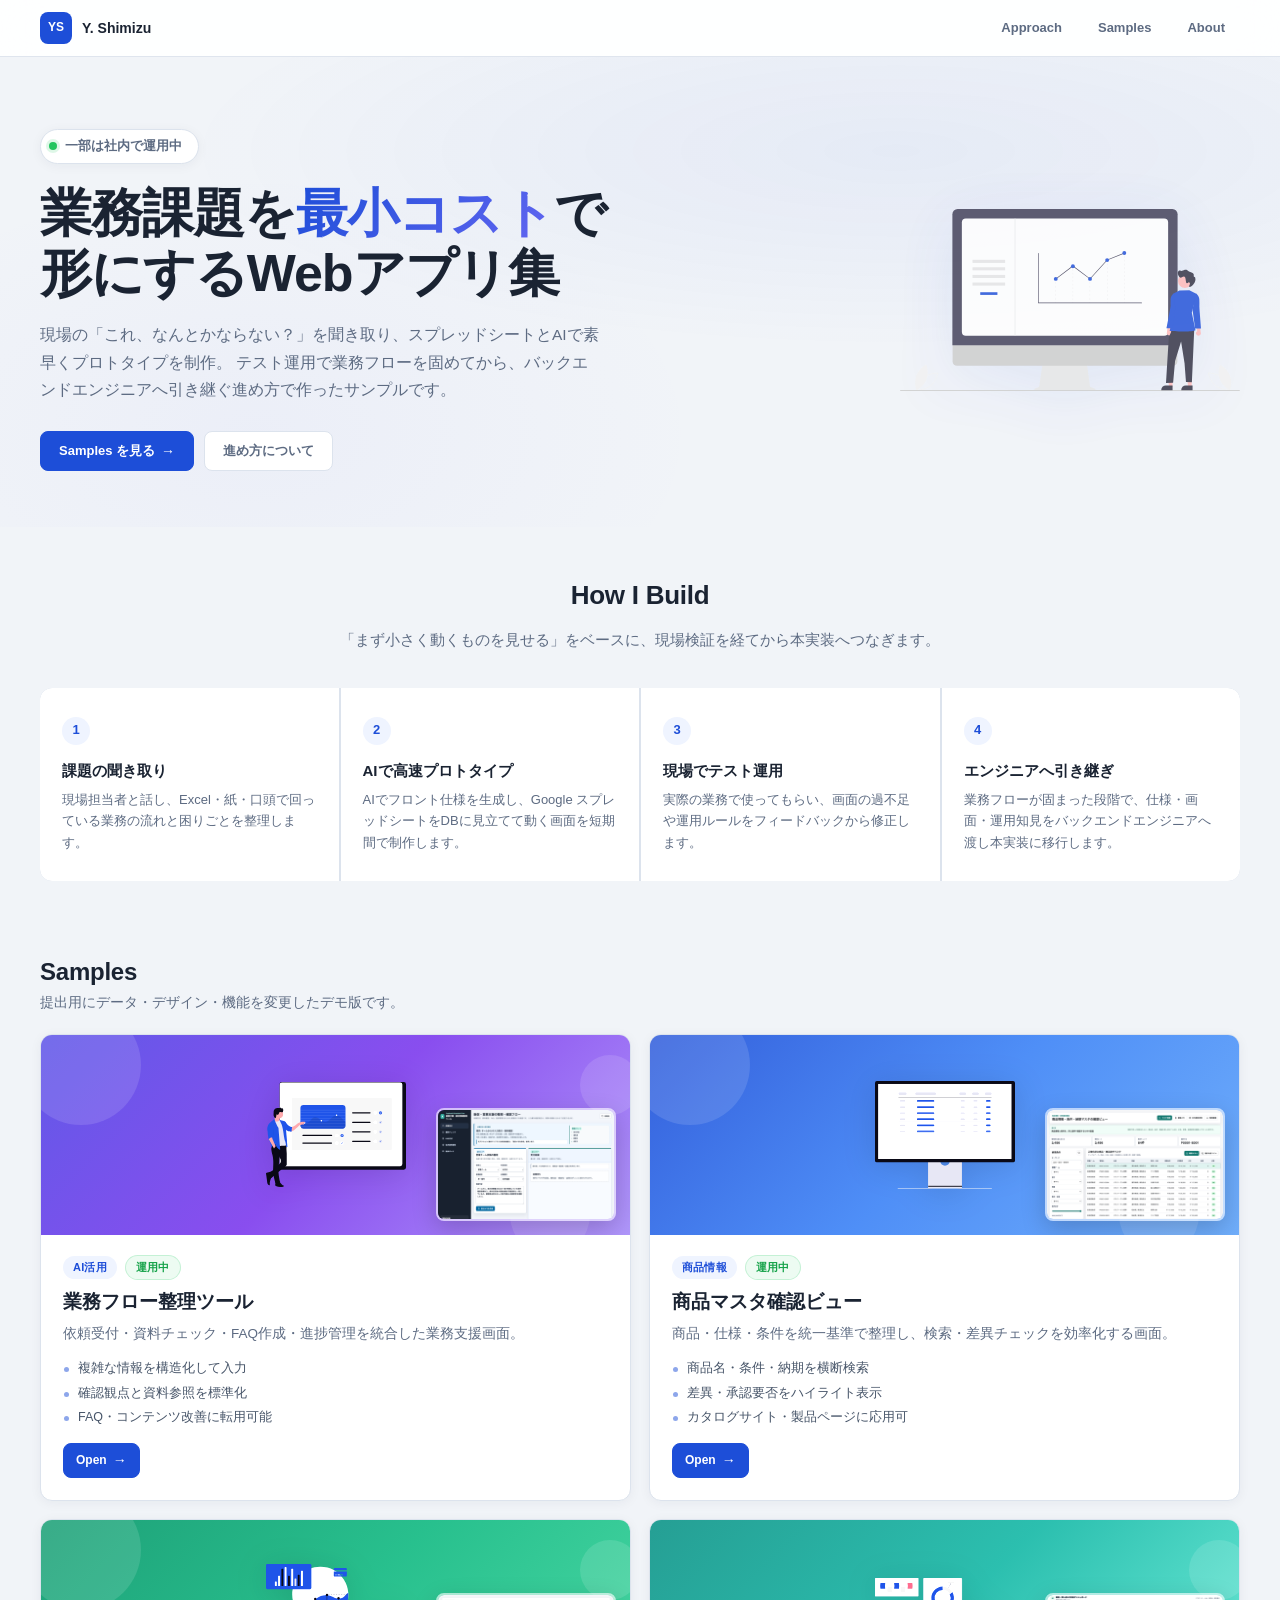
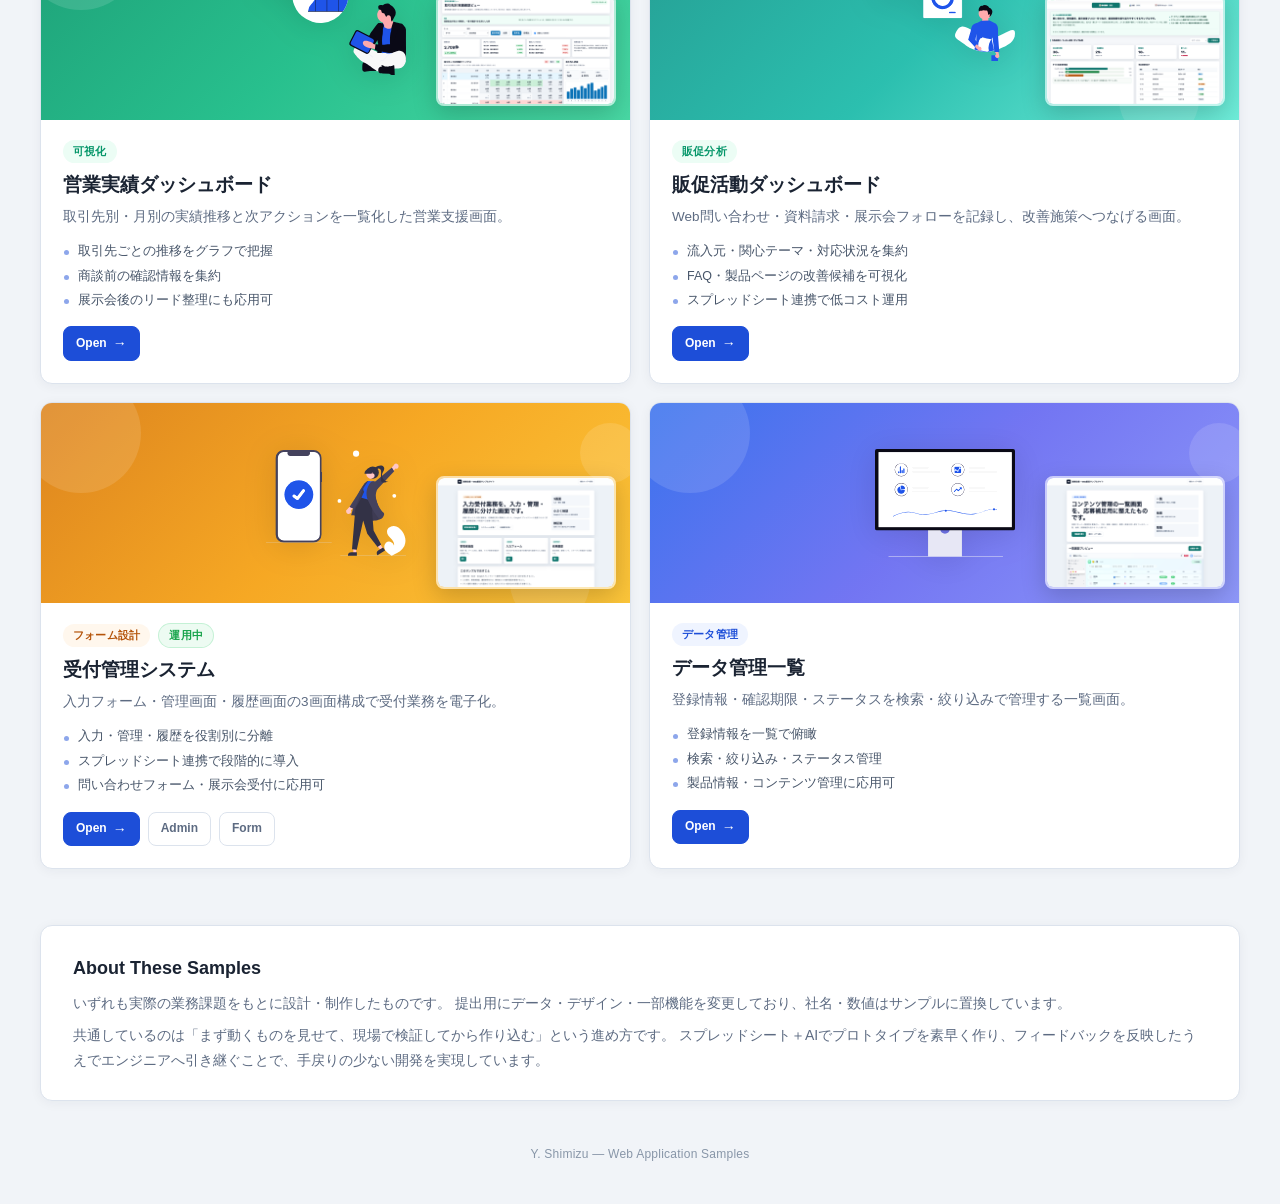
==== commit f7624689: "Add files via upload" ====
--- a/index.html
+++ b/index.html
@@ -3,287 +3,338 @@
   <head>
     <meta charset="UTF-8" />
     <meta name="viewport" content="width=device-width, initial-scale=1.0" />
-    <title>AI・Web販促活用サンプルサイト | 清水 洋介</title>
+    <title>Web App Samples | Y.Shimizu</title>
+    <link rel="stylesheet" href="demos/tokens.css" />
     <style>
-      * {
-        box-sizing: border-box;
-      }
-
-      :root {
-        --ink: #172033;
-        --muted: #5d6b82;
-        --line: #d9e2ee;
-        --paper: #ffffff;
-        --soft: #f4f7fb;
-        --teal: #0f766e;
-        --blue: #2563eb;
-        --green: #15803d;
-        --amber: #b45309;
-      }
-
-      html {
-        scroll-behavior: smooth;
-      }
-
-      body {
-        margin: 0;
+      /* ── Layout ── */
+      .shell { width: min(1200px, calc(100% - 40px)); margin: 0 auto; }
+
+      /* ── Nav ── */
+      .nav-links { display: flex; gap: 6px; }
+      .nav-links a {
+        padding: 7px 14px;
+        border: 1px solid transparent;
+        border-radius: var(--radius);
+        color: var(--muted);
+        font-size: 13px;
+        font-weight: 700;
+        text-decoration: none;
+        transition: all 0.15s;
+      }
+      .nav-links a:hover {
+        border-color: var(--line);
+        background: var(--paper);
         color: var(--ink);
-        background: #edf2f7;
-        font-family:
-          -apple-system, BlinkMacSystemFont, "Segoe UI", "Hiragino Kaku Gothic ProN",
-          "Yu Gothic", Meiryo, sans-serif;
-        line-height: 1.65;
-      }
-
-      a {
-        color: inherit;
-      }
-
-      .shell {
-        width: min(1180px, calc(100% - 32px));
-        margin: 0 auto;
-      }
-
-      header {
-        position: sticky;
-        top: 0;
-        z-index: 20;
-        border-bottom: 1px solid rgba(217, 226, 238, 0.9);
-        background: rgba(255, 255, 255, 0.88);
-        backdrop-filter: blur(16px);
-      }
-
-      .nav {
-        display: flex;
-        min-height: 62px;
+      }
+
+      /* ── Hero ── */
+      .hero {
+        position: relative;
+        padding: 72px 0 56px;
+        overflow: hidden;
+      }
+      .hero::before {
+        content: "";
+        position: absolute;
+        inset: 0;
+        background:
+          radial-gradient(ellipse 80% 60% at 70% 20%, rgba(29,78,216,0.06) 0%, transparent 70%),
+          radial-gradient(ellipse 50% 80% at 20% 80%, rgba(99,102,241,0.04) 0%, transparent 70%);
+        pointer-events: none;
+      }
+      .hero-inner {
+        position: relative;
+      }
+      .hero-inner {
+        display: grid;
+        grid-template-columns: 1fr 340px;
+        gap: 32px;
         align-items: center;
-        justify-content: space-between;
-        gap: 20px;
-      }
-
-      .brand {
-        display: flex;
-        align-items: center;
-        gap: 10px;
-        font-weight: 900;
-      }
-
-      .brand-mark {
-        display: grid;
-        width: 34px;
-        height: 34px;
-        place-items: center;
-        border-radius: 8px;
-        background: var(--ink);
-        color: #fff;
-        font-size: 13px;
-      }
-
-      .nav-links {
-        display: flex;
-        flex-wrap: wrap;
-        gap: 8px;
-        justify-content: flex-end;
-      }
-
-      .nav-links a,
-      .button {
+      }
+      .hero-illustration {
+        width: 100%;
+        max-width: 340px;
+        height: auto;
+        opacity: .82;
+        filter: drop-shadow(0 12px 32px rgba(29,78,216,.10));
+      }
+      .hero-text { max-width: 640px; }
+      .hero-label {
         display: inline-flex;
         align-items: center;
-        min-height: 36px;
-        padding: 7px 11px;
+        gap: 8px;
+        margin-bottom: 20px;
+        padding: 6px 16px 6px 8px;
+        border-radius: var(--radius-pill);
+        background: var(--paper);
         border: 1px solid var(--line);
-        border-radius: 8px;
-        background: #fff;
-        color: var(--muted);
+        box-shadow: var(--shadow-soft);
+        font-size: 13px;
+        font-weight: 700;
+        color: var(--muted);
+      }
+      .hero-label-dot {
+        width: 8px; height: 8px;
+        border-radius: 50%;
+        background: #22c55e;
+        box-shadow: 0 0 0 3px rgba(34,197,94,0.15);
+      }
+      .hero h1 {
+        font-size: clamp(32px, 5vw, 52px);
+        line-height: 1.15;
+        letter-spacing: -0.02em;
+        font-weight: 900;
+      }
+      .hero h1 .accent {
+        background: linear-gradient(135deg, #1d4ed8, #6366f1);
+        -webkit-background-clip: text;
+        -webkit-text-fill-color: transparent;
+        background-clip: text;
+      }
+      .hero-lead {
+        margin-top: 18px;
+        max-width: 560px;
+        color: var(--muted);
+        font-size: 15.5px;
+        line-height: 1.75;
+      }
+      .hero-actions {
+        display: flex;
+        gap: 10px;
+        margin-top: 28px;
+      }
+
+
+      /* ── Method section ── */
+      .method {
+        padding: 48px 0;
+      }
+      .method-header {
+        text-align: center;
+        margin-bottom: 36px;
+      }
+      .method-header h2 {
+        font-size: 26px;
+        font-weight: 800;
+        letter-spacing: -0.01em;
+      }
+      .method-header p {
+        margin-top: 10px;
+        color: var(--muted);
+        font-size: 15px;
+        max-width: 600px;
+        margin-left: auto;
+        margin-right: auto;
+        line-height: 1.7;
+      }
+      .method-grid {
+        display: grid;
+        grid-template-columns: repeat(4, 1fr);
+        gap: 2px;
+        border-radius: var(--radius-lg);
+        overflow: hidden;
+        background: var(--line);
+      }
+      .method-step {
+        padding: 28px 22px;
+        background: var(--paper);
+        position: relative;
+      }
+      .method-step:first-child { border-radius: var(--radius-lg) 0 0 var(--radius-lg); }
+      .method-step:last-child { border-radius: 0 var(--radius-lg) var(--radius-lg) 0; }
+      .step-num {
+        display: inline-flex;
+        align-items: center;
+        justify-content: center;
+        width: 28px; height: 28px;
+        border-radius: 50%;
+        background: var(--accent-soft);
+        color: var(--accent);
         font-size: 13px;
         font-weight: 800;
-        text-decoration: none;
-      }
-
-      .button.primary {
-        border-color: var(--teal);
-        background: var(--teal);
-        color: #fff;
-      }
-
-      .hero {
-        padding: 42px 0 28px;
-      }
-
-      .hero-grid {
-        display: grid;
-        grid-template-columns: minmax(0, 1fr);
-      }
-
-      .hero-main,
-      .card,
-      .note {
-        border: 1px solid var(--line);
-        border-radius: 8px;
-        background: var(--paper);
-        box-shadow: 0 18px 44px rgba(23, 32, 51, 0.07);
-      }
-
-      .hero-main {
-        min-width: 0;
-        padding: clamp(24px, 4vw, 42px);
-      }
-
-      .eyebrow {
-        display: inline-flex;
-        margin-bottom: 14px;
-        padding: 6px 10px;
-        border-radius: 999px;
-        background: #e7f7f4;
-        color: var(--teal);
-        font-size: 12px;
-        font-weight: 900;
-      }
-
-      h1,
-      h2,
-      h3,
-      p {
-        margin: 0;
-      }
-
-      h1 {
-        max-width: 780px;
-        font-size: clamp(30px, 5vw, 52px);
-        line-height: 1.12;
-        letter-spacing: 0;
-        overflow-wrap: anywhere;
-      }
-
-      .lead {
-        max-width: 840px;
-        margin-top: 16px;
-        color: var(--muted);
+      }
+      .method-step h3 {
+        margin-top: 14px;
         font-size: 15px;
-      }
-
-      section {
-        padding: 18px 0;
-      }
-
-      .section-head {
+        font-weight: 800;
+      }
+      .method-step p {
+        margin-top: 6px;
+        color: var(--muted);
+        font-size: 13px;
+        line-height: 1.65;
+      }
+
+      /* ── Section header ── */
+      .sec { padding: 24px 0; }
+      .sec-header {
         display: flex;
-        align-items: end;
+        align-items: baseline;
         justify-content: space-between;
-        gap: 18px;
-        margin-bottom: 14px;
-      }
-
-      .section-head h2 {
+        gap: 16px;
+        margin-bottom: 20px;
+      }
+      .sec-header h2 {
         font-size: 24px;
-      }
-
-      .section-head p {
-        max-width: 680px;
+        font-weight: 800;
+        letter-spacing: -0.01em;
+      }
+      .sec-header p {
         color: var(--muted);
         font-size: 14px;
       }
 
+      /* ── Grid ── */
       .grid {
         display: grid;
         grid-template-columns: repeat(2, minmax(0, 1fr));
-        gap: 16px;
-      }
-
+        gap: 18px;
+      }
+
+      /* ── Card ── */
       .card {
         overflow: hidden;
-      }
-
+        border: 1px solid var(--line);
+        border-radius: var(--radius-lg);
+        background: var(--paper);
+        box-shadow: var(--shadow-soft);
+        transition: box-shadow 0.25s, transform 0.25s;
+      }
+      .card:hover {
+        box-shadow: var(--shadow-hover);
+        transform: translateY(-3px);
+      }
+      /* ── Card visual header ── */
       .preview {
-        height: 230px;
+        position: relative;
+        height: 200px;
         overflow: hidden;
-        border-bottom: 1px solid var(--line);
-        background: #eef3f8;
-      }
-
-      .preview img {
-        display: block;
-        width: 100%;
-        height: 100%;
+        display: flex;
+        align-items: center;
+        justify-content: center;
+      }
+      .preview-bg {
+        position: absolute;
+        inset: 0;
+        opacity: 0.9;
+        transition: opacity 0.3s;
+      }
+      .card:hover .preview-bg { opacity: 1; }
+      .preview-icon {
+        position: relative;
+        z-index: 2;
+        width: 56px;
+        height: 56px;
+        color: rgba(255,255,255,0.9);
+        filter: drop-shadow(0 2px 8px rgba(0,0,0,0.12));
+        transition: transform 0.3s;
+      }
+      .card:hover .preview-icon { transform: scale(1.08); }
+      .preview-illust {
+        position: relative;
+        z-index: 2;
+        width: 140px;
+        height: auto;
+        filter: drop-shadow(0 4px 16px rgba(0,0,0,0.12)) brightness(1.08);
+        transition: transform 0.35s;
+      }
+      .card:hover .preview-illust { transform: scale(1.06) translateY(-2px); }
+      .preview-shot {
+        position: absolute;
+        z-index: 3;
+        right: 14px;
+        bottom: 14px;
+        width: 180px;
+        height: auto;
+        border-radius: 8px;
+        border: 2px solid rgba(255,255,255,0.6);
+        box-shadow: 0 8px 24px rgba(0,0,0,0.18);
         object-fit: cover;
         object-position: left top;
-      }
-
-      .card-body {
-        padding: 18px;
-      }
-
+        aspect-ratio: 16/10;
+        transition: transform 0.35s, box-shadow 0.35s;
+      }
+      .card:hover .preview-shot {
+        transform: translateY(-3px) scale(1.02);
+        box-shadow: 0 12px 32px rgba(0,0,0,0.22);
+      }
+      /* gradient themes */
+      .grad-ai     { background: linear-gradient(135deg, #4f46e5, #7c3aed, #a78bfa); }
+      .grad-data   { background: linear-gradient(135deg, #1d4ed8, #3b82f6, #60a5fa); }
+      .grad-chart  { background: linear-gradient(135deg, #059669, #10b981, #34d399); }
+      .grad-market { background: linear-gradient(135deg, #0d9488, #14b8a6, #5eead4); }
+      .grad-form   { background: linear-gradient(135deg, #d97706, #f59e0b, #fbbf24); }
+      .grad-list   { background: linear-gradient(135deg, #2563eb, #6366f1, #818cf8); }
+      /* floating shapes */
+      .preview-shape {
+        position: absolute;
+        border-radius: 50%;
+        opacity: 0.12;
+        pointer-events: none;
+      }
+      .ps1 { width: 120px; height: 120px; background: #fff; top: -30px; left: -20px; }
+      .ps2 { width: 80px; height: 80px; background: #fff; bottom: -20px; right: 40px; }
+      .ps3 { width: 60px; height: 60px; background: #fff; top: 20px; right: -10px; }
+      .card-body { padding: 20px 22px 22px; }
       .card-top {
         display: flex;
-        align-items: flex-start;
-        justify-content: space-between;
-        gap: 12px;
-      }
-
+        align-items: center;
+        gap: 8px;
+      }
       .tag {
         display: inline-flex;
-        padding: 4px 8px;
-        border-radius: 999px;
-        background: #eff6ff;
-        color: var(--blue);
+        padding: 3px 10px;
+        border-radius: var(--radius-pill);
         font-size: 11px;
-        font-weight: 900;
-      }
-
-      .tag.green {
-        background: #ecfdf3;
-        color: var(--green);
-      }
-
-      .tag.amber {
-        background: #fff7ed;
-        color: var(--amber);
-      }
-
-      .tag.teal {
-        background: #e7f7f4;
-        color: var(--teal);
-      }
-
+        font-weight: 800;
+        letter-spacing: 0.02em;
+      }
+      .tag.blue   { background: var(--accent-soft); color: var(--accent); }
+      .tag.green  { background: #ecfdf5; color: #059669; }
+      .tag.amber  { background: var(--amber-soft);  color: var(--amber); }
+      .tag.teal   { background: #ecfdf5; color: #059669; }
+      .tag.live {
+        background: rgba(34,197,94,0.08);
+        color: #16a34a;
+        border: 1px solid rgba(34,197,94,0.2);
+      }
       .card h3 {
         margin-top: 10px;
-        font-size: 22px;
-        line-height: 1.25;
-      }
-
-      .card p {
-        margin-top: 10px;
-        color: var(--muted);
-        font-size: 14px;
-      }
-
+        font-size: 19px;
+        font-weight: 800;
+        line-height: 1.3;
+      }
+      .card-desc {
+        margin-top: 8px;
+        color: var(--muted);
+        font-size: 13.5px;
+        line-height: 1.65;
+      }
       .points {
         display: grid;
-        gap: 7px;
+        gap: 5px;
         margin: 14px 0 0;
         padding: 0;
         list-style: none;
       }
-
       .points li {
         position: relative;
-        padding-left: 18px;
-        color: #344054;
-        font-size: 13px;
-      }
-
+        padding-left: 15px;
+        color: #475569;
+        font-size: 12.5px;
+        line-height: 1.55;
+      }
       .points li::before {
         content: "";
         position: absolute;
-        top: 0.72em;
-        left: 2px;
-        width: 6px;
-        height: 6px;
-        border-radius: 999px;
-        background: var(--teal);
-      }
-
+        top: 0.65em;
+        left: 1px;
+        width: 5px;
+        height: 5px;
+        border-radius: 50%;
+        background: var(--accent);
+        opacity: 0.5;
+      }
       .card-actions {
         display: flex;
         flex-wrap: wrap;
@@ -291,217 +342,343 @@
         margin-top: 16px;
       }
 
-      .note {
-        padding: 22px;
-      }
-
-      .note h2 {
-        font-size: 22px;
-      }
-
-      .note p {
-        margin-top: 10px;
-        color: var(--muted);
+      /* ── Buttons ── */
+      .btn {
+        display: inline-flex;
+        align-items: center;
+        gap: 6px;
+        min-height: 38px;
+        padding: 8px 18px;
+        border: 1px solid var(--line);
+        border-radius: var(--radius);
+        background: var(--paper);
+        color: var(--muted);
+        font-size: 13px;
+        font-weight: 700;
+        text-decoration: none;
+        transition: all 0.15s;
+      }
+      .btn:hover {
+        border-color: var(--accent);
+        color: var(--accent);
+      }
+      .btn.primary {
+        border-color: var(--accent);
+        background: var(--accent);
+        color: #fff;
+      }
+      .btn.primary:hover {
+        background: var(--accent-hover);
+        border-color: var(--accent-hover);
+      }
+      .btn-sm {
+        min-height: 32px;
+        padding: 5px 12px;
+        font-size: 12px;
+      }
+      .btn-arrow::after {
+        content: "\2192";
         font-size: 14px;
-      }
-
-      .source-note {
-        margin: 0 0 16px;
-        padding: 16px 18px;
-        border: 1px solid #bbf7d0;
-        border-radius: 8px;
-        background: #f0fdf4;
-        color: #14532d;
+        transition: transform 0.15s;
+      }
+      .btn:hover .btn-arrow::after,
+      .btn.primary:hover .btn-arrow::after {
+        transform: translateX(2px);
+      }
+
+      /* ── Note ── */
+      .note-section { padding: 32px 0 20px; }
+      .note-card {
+        padding: 28px 32px;
+        border: 1px solid var(--line);
+        border-radius: var(--radius-lg);
+        background: var(--paper);
+        box-shadow: var(--shadow-soft);
+      }
+      .note-card h2 {
+        font-size: 18px;
+        font-weight: 800;
+      }
+      .note-card p {
+        margin-top: 8px;
+        color: var(--muted);
         font-size: 14px;
-      }
-
+        line-height: 1.75;
+      }
+
+      /* ── Footer ── */
       footer {
-        padding: 32px 0 44px;
-        color: var(--muted);
-        font-size: 13px;
-      }
-
-      @media (max-width: 900px) {
-        .hero-grid,
-        .grid {
-          grid-template-columns: 1fr;
-        }
-      }
-
-      @media (max-width: 680px) {
-        .nav {
-          align-items: flex-start;
-          flex-direction: column;
-          padding: 12px 0;
-        }
-
-        .nav-links {
-          justify-content: flex-start;
-        }
-
-        .preview {
-          height: 190px;
-        }
-
-        h1 {
-          font-size: 28px;
-          word-break: break-all;
-        }
+        padding: 24px 0 40px;
+        text-align: center;
+        color: var(--subtle);
+        font-size: 12px;
+        letter-spacing: 0.02em;
+      }
+
+      /* ── Responsive ── */
+      @media (max-width: 960px) {
+        .hero-inner { grid-template-columns: 1fr; }
+        .method-grid { grid-template-columns: repeat(2, 1fr); }
+        .method-step:first-child { border-radius: var(--radius-lg) 0 0 0; }
+        .method-step:nth-child(2) { border-radius: 0 var(--radius-lg) 0 0; }
+        .method-step:nth-child(3) { border-radius: 0 0 0 var(--radius-lg); }
+        .method-step:last-child { border-radius: 0 0 var(--radius-lg) 0; }
+        .grid { grid-template-columns: 1fr; }
+      }
+      @media (max-width: 640px) {
+        .hero { padding: 48px 0 36px; }
+        .g-nav-inner { flex-direction: column; align-items: flex-start; padding: 12px 0; }
+        .method-grid { grid-template-columns: 1fr; }
+        .method-step:first-child,
+        .method-step:last-child { border-radius: 0; }
+        h1 { font-size: 28px; }
       }
     </style>
   </head>
   <body>
-    <header>
-      <div class="shell nav">
-        <div class="brand">
-          <span class="brand-mark">YS</span>
-          <span>AI・Web販促活用サンプルサイト</span>
-        </div>
-        <nav class="nav-links" aria-label="サンプル一覧">
-          <a href="#demos">サンプル一覧</a>
-          <a href="#notes">補足</a>
+    <!-- ── Nav ── -->
+    <nav class="g-nav">
+      <div class="shell g-nav-inner" style="width:min(1200px,calc(100% - 40px))">
+        <a class="g-brand" href="#">
+          <span class="g-brand-mark">YS</span>
+          <span>Y. Shimizu</span>
+        </a>
+        <nav class="nav-links" aria-label="Page navigation">
+          <a href="#method">Approach</a>
+          <a href="#demos">Samples</a>
+          <a href="#about">About</a>
         </nav>
       </div>
-    </header>
+    </nav>
 
     <main>
+      <!-- ── Hero ── -->
       <section class="hero">
-        <div class="shell hero-grid">
-          <div class="hero-main">
-            <span class="eyebrow">清水 洋介 / AI・Web販促活用サンプル</span>
-            <h1>実務で制作したWEBアプリのサンプルです。</h1>
-            <p class="lead">
-              実務で作った画面や資料をもとに、情報整理、検索、見える化、下書き作成の例として簡素化しました。Webコンテンツ改善や販促施策にも転用できる考え方として見ていただけます。
+        <div class="shell hero-inner">
+          <div class="hero-text">
+            <div class="hero-label">
+              <span class="hero-label-dot"></span>
+              一部は社内で運用中
+            </div>
+            <h1>
+              業務課題を<span class="accent">最小コスト</span>で<br>
+              形にするWebアプリ集
+            </h1>
+            <p class="hero-lead">
+              現場の「これ、なんとかならない？」を聞き取り、スプレッドシートとAIで素早くプロトタイプを制作。
+              テスト運用で業務フローを固めてから、バックエンドエンジニアへ引き継ぐ進め方で作ったサンプルです。
             </p>
+            <div class="hero-actions">
+              <a class="btn primary btn-arrow" href="#demos"><span>Samples を見る</span></a>
+              <a class="btn" href="#method">進め方について</a>
+            </div>
+          </div>
+          <img class="hero-illustration" src="hero-illustration.svg" alt="Dashboard illustration" width="340" height="340">
+        </div>
+      </section>
+
+      <!-- ── Method ── -->
+      <section class="method" id="method">
+        <div class="shell">
+          <div class="method-header">
+            <h2>How I Build</h2>
+            <p>「まず小さく動くものを見せる」をベースに、現場検証を経てから本実装へつなぎます。</p>
+          </div>
+          <div class="method-grid">
+            <div class="method-step">
+              <span class="step-num">1</span>
+              <h3>課題の聞き取り</h3>
+              <p>現場担当者と話し、Excel・紙・口頭で回っている業務の流れと困りごとを整理します。</p>
+            </div>
+            <div class="method-step">
+              <span class="step-num">2</span>
+              <h3>AIで高速プロトタイプ</h3>
+              <p>AIでフロント仕様を生成し、Google スプレッドシートをDBに見立てて動く画面を短期間で制作します。</p>
+            </div>
+            <div class="method-step">
+              <span class="step-num">3</span>
+              <h3>現場でテスト運用</h3>
+              <p>実際の業務で使ってもらい、画面の過不足や運用ルールをフィードバックから修正します。</p>
+            </div>
+            <div class="method-step">
+              <span class="step-num">4</span>
+              <h3>エンジニアへ引き継ぎ</h3>
+              <p>業務フローが固まった段階で、仕様・画面・運用知見をバックエンドエンジニアへ渡し本実装に移行します。</p>
+            </div>
           </div>
         </div>
       </section>
 
-      <section id="demos">
+      <!-- ── Samples ── -->
+      <section class="sec" id="demos">
         <div class="shell">
-          <div class="section-head">
+          <div class="sec-header">
             <div>
-              <h2>サンプル一覧</h2>
-              <p>各カードから個別画面を開けます。</p>
+              <h2>Samples</h2>
+              <p>提出用にデータ・デザイン・機能を変更したデモ版です。</p>
             </div>
           </div>
-          <p class="source-note">
-            WEBアプリのサンプル一覧です。
-          </p>
 
           <div class="grid">
+            <!-- 1. 業務フロー整理 -->
             <article class="card">
               <div class="preview">
-                <img src="demos/admin_standardization/screenshot-desktop.png" alt="情報整理・回答下書きサンプルの画面" />
+                <div class="preview-bg grad-ai"></div>
+                <div class="preview-shape ps1"></div>
+                <div class="preview-shape ps2"></div>
+                <div class="preview-shape ps3"></div>
+                <img class="preview-illust" src="card-workflow.svg" alt="Workflow illustration">
+                <img class="preview-shot" src="demos/admin_standardization/screenshot-desktop.png" alt="業務フロー整理ツール" />
               </div>
               <div class="card-body">
-                <div class="card-top"><span class="tag teal">AI活用</span></div>
-                <h3>情報整理・回答下書きサンプル</h3>
-                <p>社内資料や問い合わせ内容を整理し、回答や確認事項の下書きにする画面です。</p>
+                <div class="card-top">
+                  <span class="tag blue">AI活用</span>
+                  <span class="tag live">運用中</span>
+                </div>
+                <h3>業務フロー整理ツール</h3>
+                <p class="card-desc">依頼受付・資料チェック・FAQ作成・進捗管理を統合した業務支援画面。</p>
                 <ul class="points">
-                  <li>複雑な情報を入力しやすい項目へ分解</li>
-                  <li>資料の探し方や確認観点をそろえる</li>
-                  <li>FAQやWebコンテンツ改善にも転用可能</li>
+                  <li>複雑な情報を構造化して入力</li>
+                  <li>確認観点と資料参照を標準化</li>
+                  <li>FAQ・コンテンツ改善に転用可能</li>
                 </ul>
                 <div class="card-actions">
-                  <a class="button primary" href="demos/admin_standardization/">開く</a>
+                  <a class="btn primary btn-sm btn-arrow" href="demos/admin_standardization/"><span>Open</span></a>
                 </div>
               </div>
             </article>
 
+            <!-- 2. 商品マスタ -->
             <article class="card">
               <div class="preview">
-                <img src="demos/price_check/screenshot-desktop.png" alt="商品情報・資料確認サンプルの画面" />
+                <div class="preview-bg grad-data"></div>
+                <div class="preview-shape ps1"></div>
+                <div class="preview-shape ps2"></div>
+                <img class="preview-illust" src="card-pricecheck.svg" alt="Data table illustration">
+                <img class="preview-shot" src="demos/price_check/screenshot-desktop.png" alt="商品マスタ確認ビュー" />
               </div>
               <div class="card-body">
-                <div class="card-top"><span class="tag">商品情報</span></div>
-                <h3>商品情報・条件整理サンプル</h3>
-                <p>商品情報や条件を一覧化し、探しやすくした例です。</p>
+                <div class="card-top">
+                  <span class="tag blue">商品情報</span>
+                  <span class="tag live">運用中</span>
+                </div>
+                <h3>商品マスタ確認ビュー</h3>
+                <p class="card-desc">商品・仕様・条件を統一基準で整理し、検索・差異チェックを効率化する画面。</p>
                 <ul class="points">
-                  <li>商品・仕様・条件を同じ基準で整理</li>
-                  <li>検索や絞り込みで必要情報に到達</li>
-                  <li>カタログサイトや製品ページ改善に応用可能</li>
+                  <li>商品名・条件・納期を横断検索</li>
+                  <li>差異・承認要否をハイライト表示</li>
+                  <li>カタログサイト・製品ページに応用可</li>
                 </ul>
                 <div class="card-actions">
-                  <a class="button primary" href="demos/price_check/">開く</a>
+                  <a class="btn primary btn-sm btn-arrow" href="demos/price_check/"><span>Open</span></a>
                 </div>
               </div>
             </article>
 
+            <!-- 3. 営業実績 -->
             <article class="card">
               <div class="preview">
-                <img src="demos/sales_support_dashboard/screenshot-desktop.png" alt="営業支援実績ビューの画面" />
+                <div class="preview-bg grad-chart"></div>
+                <div class="preview-shape ps1"></div>
+                <div class="preview-shape ps3"></div>
+                <img class="preview-illust" src="card-sales.svg" alt="Revenue analysis illustration">
+                <img class="preview-shot" src="demos/sales_support_dashboard/screenshot-desktop.png" alt="営業実績ダッシュボード" />
               </div>
               <div class="card-body">
-                <div class="card-top"><span class="tag green">可視化</span></div>
-                <h3>営業支援・実績可視化サンプル</h3>
-                <p>実績や次アクションを整理し、確認しやすくした画面です。</p>
+                <div class="card-top">
+                  <span class="tag green">可視化</span>
+                </div>
+                <h3>営業実績ダッシュボード</h3>
+                <p class="card-desc">取引先別・月別の実績推移と次アクションを一覧化した営業支援画面。</p>
                 <ul class="points">
-                  <li>取引先別・月別の傾向を可視化</li>
-                  <li>商談前に見る情報を一覧化</li>
-                  <li>展示会後のリード整理にも応用可能</li>
+                  <li>取引先ごとの推移をグラフで把握</li>
+                  <li>商談前の確認情報を集約</li>
+                  <li>展示会後のリード整理にも応用可</li>
                 </ul>
                 <div class="card-actions">
-                  <a class="button primary" href="demos/sales_support_dashboard/">開く</a>
+                  <a class="btn primary btn-sm btn-arrow" href="demos/sales_support_dashboard/"><span>Open</span></a>
                 </div>
               </div>
             </article>
 
+            <!-- 4. 販促活動 -->
             <article class="card">
               <div class="preview">
-                <img src="demos/marketing_activity_dashboard/screenshot-desktop.png" alt="販促・問い合わせ対応ダッシュボードの画面" />
+                <div class="preview-bg grad-market"></div>
+                <div class="preview-shape ps2"></div>
+                <div class="preview-shape ps3"></div>
+                <img class="preview-illust" src="card-marketing.svg" alt="Marketing analysis illustration">
+                <img class="preview-shot" src="demos/marketing_activity_dashboard/screenshot-desktop.png" alt="販促活動ダッシュボード" />
               </div>
               <div class="card-body">
-                <div class="card-top"><span class="tag green">販促分析</span></div>
-                <h3>販促・問い合わせ対応ダッシュボード</h3>
-                <p>Web問い合わせ、資料請求、展示会後フォローを記録し、コンテンツ改善へつなげる試作画面です。</p>
+                <div class="card-top">
+                  <span class="tag green">販促分析</span>
+                </div>
+                <h3>販促活動ダッシュボード</h3>
+                <p class="card-desc">Web問い合わせ・資料請求・展示会フォローを記録し、改善施策へつなげる画面。</p>
                 <ul class="points">
-                  <li>流入元・関心テーマ・対応状況を一覧化</li>
-                  <li>FAQや製品ページの改善候補を見える化</li>
-                  <li>スプレッドシート連携で低コストにテスト運用</li>
+                  <li>流入元・関心テーマ・対応状況を集約</li>
+                  <li>FAQ・製品ページの改善候補を可視化</li>
+                  <li>スプレッドシート連携で低コスト運用</li>
                 </ul>
                 <div class="card-actions">
-                  <a class="button primary" href="demos/marketing_activity_dashboard/">開く</a>
+                  <a class="btn primary btn-sm btn-arrow" href="demos/marketing_activity_dashboard/"><span>Open</span></a>
                 </div>
               </div>
             </article>
 
+            <!-- 5. 受付管理 -->
             <article class="card">
               <div class="preview">
-                <img src="demos/order_system/screenshot-desktop.png" alt="入力受付システム電子化サンプルの入口画面" />
+                <div class="preview-bg grad-form"></div>
+                <div class="preview-shape ps1"></div>
+                <div class="preview-shape ps2"></div>
+                <div class="preview-shape ps3"></div>
+                <img class="preview-illust" src="card-order.svg" alt="Order confirmed illustration">
+                <img class="preview-shot" src="demos/order_system/screenshot-desktop.png" alt="受付管理システム" />
               </div>
               <div class="card-body">
-                <div class="card-top"><span class="tag amber">フォーム設計</span></div>
-                <h3>入力フォーム・管理画面サンプル</h3>
-                <p>問い合わせや依頼受付をフォーム化し、管理画面へつなげる考え方の例です。</p>
+                <div class="card-top">
+                  <span class="tag amber">フォーム設計</span>
+                  <span class="tag live">運用中</span>
+                </div>
+                <h3>受付管理システム</h3>
+                <p class="card-desc">入力フォーム・管理画面・履歴画面の3画面構成で受付業務を電子化。</p>
                 <ul class="points">
-                  <li>入力フォーム、管理者画面、履歴画面を用意</li>
-                  <li>Googleスプレッドシート連携を想定</li>
-                  <li>問い合わせフォームや展示会後フォローに応用可能</li>
+                  <li>入力・管理・履歴を役割別に分離</li>
+                  <li>スプレッドシート連携で段階的に導入</li>
+                  <li>問い合わせフォーム・展示会受付に応用可</li>
                 </ul>
                 <div class="card-actions">
-                  <a class="button primary" href="demos/order_system/">開く</a>
-                  <a class="button" href="demos/order_system/05_admin.html">管理者</a>
-                  <a class="button" href="demos/order_system/04_index.html">フォーム</a>
+                  <a class="btn primary btn-sm btn-arrow" href="demos/order_system/"><span>Open</span></a>
+                  <a class="btn btn-sm" href="demos/order_system/05_admin.html">Admin</a>
+                  <a class="btn btn-sm" href="demos/order_system/04_index.html">Form</a>
                 </div>
               </div>
             </article>
 
+            <!-- 6. データ管理 -->
             <article class="card">
               <div class="preview">
-                <img src="demos/foreign_staff_database/screenshot-desktop.png" alt="コンテンツ管理一覧サンプルの入口画面" />
+                <div class="preview-bg grad-list"></div>
+                <div class="preview-shape ps1"></div>
+                <div class="preview-shape ps3"></div>
+                <img class="preview-illust" src="card-staff.svg" alt="Data points illustration">
+                <img class="preview-shot" src="demos/foreign_staff_database/screenshot-desktop.png" alt="データ管理一覧" />
               </div>
               <div class="card-body">
-                <div class="card-top"><span class="tag">データ整理</span></div>
-                <h3>一覧・検索UIサンプル</h3>
-                <p>多い情報を一覧化し、検索やステータス確認をしやすくした画面です。</p>
+                <div class="card-top">
+                  <span class="tag blue">データ管理</span>
+                </div>
+                <h3>データ管理一覧</h3>
+                <p class="card-desc">登録情報・確認期限・ステータスを検索・絞り込みで管理する一覧画面。</p>
                 <ul class="points">
-                  <li>登録情報や確認期限を一覧で確認</li>
-                  <li>検索、絞り込み、ステータス確認を用意</li>
-                  <li>製品情報やコンテンツ一覧にも応用可能</li>
+                  <li>登録情報を一覧で俯瞰</li>
+                  <li>検索・絞り込み・ステータス管理</li>
+                  <li>製品情報・コンテンツ管理に応用可</li>
                 </ul>
                 <div class="card-actions">
-                  <a class="button primary" href="demos/foreign_staff_database/">開く</a>
+                  <a class="btn primary btn-sm btn-arrow" href="demos/foreign_staff_database/"><span>Open</span></a>
                 </div>
               </div>
             </article>
@@ -509,15 +686,18 @@
         </div>
       </section>
 
-      <section id="notes">
+      <!-- ── About ── -->
+      <section class="note-section" id="about">
         <div class="shell">
-          <div class="note">
-            <h2>補足</h2>
+          <div class="note-card">
+            <h2>About These Samples</h2>
             <p>
-              画面内の社名や数値はサンプル用に差し替えています。実顧客情報や現職の機密情報は含めていません。
+              いずれも実際の業務課題をもとに設計・制作したものです。
+              提出用にデータ・デザイン・一部機能を変更しており、社名・数値はサンプルに置換しています。
             </p>
             <p>
-              AIやWebを使った情報整理の例です。Web施策や販促改善に転用できる機会があれば、こうした形で準備できます。
+              共通しているのは「まず動くものを見せて、現場で検証してから作り込む」という進め方です。
+              スプレッドシート＋AIでプロトタイプを素早く作り、フィードバックを反映したうえでエンジニアへ引き継ぐことで、手戻りの少ない開発を実現しています。
             </p>
           </div>
         </div>
@@ -525,7 +705,7 @@
     </main>
 
     <footer>
-      <div class="shell">清水 洋介 / Business Improvement Sample Site</div>
+      <div class="shell">Y. Shimizu &mdash; Web Application Samples</div>
     </footer>
   </body>
 </html>
--- a/demos/tokens.css
+++ b/demos/tokens.css
@@ -0,0 +1,132 @@
+/* ── Shared Design Tokens ──
+   All demos import this file for consistent look & feel.
+   Individual demos may override variables if needed.        */
+
+:root {
+  /* Text */
+  --ink: #1a2332;
+  --muted: #5d6b82;
+  --subtle: #8896a8;
+
+  /* Surfaces */
+  --paper: #ffffff;
+  --soft: #f8fafb;
+  --bg: #f1f4f8;
+
+  /* Borders */
+  --line: #dce3ed;
+  --line-strong: #aeb8c8;
+
+  /* Accent — corporate blue (Imada-inspired) */
+  --accent: #1d4ed8;
+  --accent-hover: #1e40af;
+  --accent-soft: #eff4ff;
+  --accent-border: #bfdbfe;
+
+  /* Semantic */
+  --teal: #0f766e;
+  --green: #15803d;
+  --amber: #b45309;
+  --red: #be123c;
+  --teal-soft: #ecfdf3;
+  --green-soft: #ecfdf5;
+  --amber-soft: #fff7ed;
+  --red-soft: #fff1f2;
+
+  /* Elevation */
+  --shadow: 0 4px 24px rgba(23, 32, 51, 0.07);
+  --shadow-hover: 0 8px 32px rgba(23, 32, 51, 0.11);
+  --shadow-soft: 0 2px 12px rgba(23, 32, 51, 0.05);
+
+  /* Shape */
+  --radius: 8px;
+  --radius-lg: 12px;
+  --radius-pill: 999px;
+
+  /* Typography */
+  --font: -apple-system, BlinkMacSystemFont, "Segoe UI",
+    "Hiragino Kaku Gothic ProN", "Yu Gothic", Meiryo, sans-serif;
+  --mono: "SF Mono", Menlo, Consolas, monospace;
+}
+
+/* ── Shared base reset ── */
+*, *::before, *::after { box-sizing: border-box; }
+body {
+  margin: 0;
+  color: var(--ink);
+  background: var(--bg);
+  font-family: var(--font);
+  line-height: 1.6;
+  -webkit-font-smoothing: antialiased;
+}
+h1, h2, h3, h4, p { margin: 0; }
+a { color: inherit; }
+button, input, select, textarea { font: inherit; }
+button { cursor: pointer; }
+
+/* ── Shared global nav bar ── */
+.g-nav {
+  position: sticky;
+  top: 0;
+  z-index: 50;
+  border-bottom: 1px solid rgba(220, 227, 237, 0.9);
+  background: rgba(255, 255, 255, 0.92);
+  backdrop-filter: blur(18px);
+  -webkit-backdrop-filter: blur(18px);
+}
+.g-nav-inner {
+  display: flex;
+  min-height: 56px;
+  align-items: center;
+  justify-content: space-between;
+  gap: 16px;
+  width: min(1200px, calc(100% - 32px));
+  margin: 0 auto;
+}
+.g-brand {
+  display: flex;
+  align-items: center;
+  gap: 10px;
+  font-weight: 800;
+  font-size: 14px;
+  text-decoration: none;
+  color: var(--ink);
+}
+.g-brand-mark {
+  display: grid;
+  width: 32px;
+  height: 32px;
+  place-items: center;
+  border-radius: var(--radius);
+  background: var(--accent);
+  color: #fff;
+  font-size: 12px;
+  font-weight: 900;
+}
+.g-back {
+  display: inline-flex;
+  align-items: center;
+  gap: 6px;
+  padding: 6px 14px;
+  border: 1px solid var(--line);
+  border-radius: var(--radius);
+  background: var(--paper);
+  color: var(--muted);
+  font-size: 13px;
+  font-weight: 700;
+  text-decoration: none;
+  transition: border-color 0.15s, color 0.15s;
+}
+.g-back:hover {
+  border-color: var(--accent);
+  color: var(--accent);
+}
+
+/* ── Shared footer ── */
+.g-footer {
+  padding: 28px 0 36px;
+  color: var(--subtle);
+  font-size: 12px;
+  text-align: center;
+  letter-spacing: 0.02em;
+}
